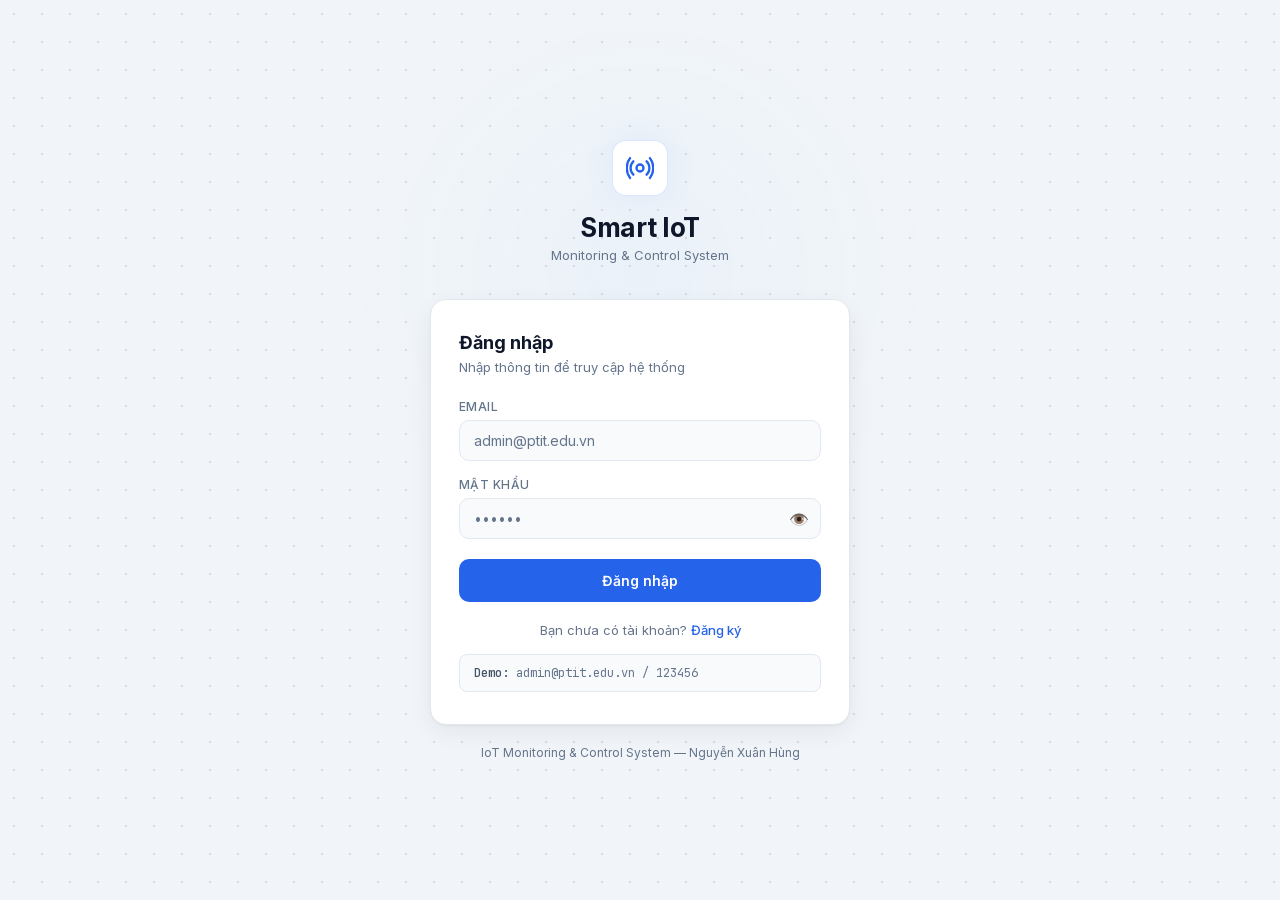
==== frontend/index.html @ 3d87d538 "feat: add IoT monitoring dashboard and editable user profiles" ====
<!DOCTYPE html>
<html lang="vi">
<head>
  <meta charset="UTF-8">
  <meta name="viewport" content="width=device-width, initial-scale=1.0">
  <title>Tổng quan — Smart IoT</title>
  <link rel="stylesheet" href="assets/css/fonts.css">
  <link rel="stylesheet" href="assets/css/tokens.css">
  <link rel="stylesheet" href="assets/css/base.css">
  <link rel="stylesheet" href="assets/css/layout.css">
  <link rel="stylesheet" href="assets/css/components.css">
  <link rel="stylesheet" href="assets/css/pages.css">
  <script src="assets/vendor/chart.umd.js"></script>
</head>
<body>
  <script type="module">
// dashboard.js — S3 Tổng quan (SRS Hình 3.3)

import { SHOW_IOT_DATA } from './assets/js/config.js';
import { requireAuth } from './assets/js/auth.js';
import { initLayout } from './assets/js/layout.js';
import { statusDot, badge, switchControl, toast } from './assets/js/ui.js';
import { getState, subscribe, refreshStatus, canControl } from './assets/js/store.js';
import { formatTemp, formatHumidity, formatLight, formatTime, formatHourMinute, escapeHtml } from './assets/js/format.js';
import { getLatestSensor, getSensorSeries, getDeviceActions, sendDeviceAction, waitForAction } from './assets/js/api.js';
import { onConnectionState, onMessage } from './assets/js/ws.js';

if (requireAuth()) {
  const content = initLayout('dashboard');

  /* ─── Trạng thái cục bộ của trang ──────────────────────── */
  let reading = { temp: null, humidity: null, light: null, updatedAt: null };
  let series = [];
  let activity = [];
  let sensorError = null;
  let selectedSensor = 'temp';
  let chart = null;
  const pendingToggles = new Set();

  const RESULT_BADGE = { Success: 'success', Failed: 'error', Timeout: 'warning', Pending: 'muted' };

  const SENSOR_CARDS = [
    { key: 'temp',     label: 'Nhiệt độ', icon: '🌡️', color: 'var(--color-temp)',     bg: 'var(--alpha-temp-bg)',     format: formatTemp },
    { key: 'humidity', label: 'Độ ẩm',    icon: '💧', color: 'var(--color-humidity)', bg: 'var(--alpha-humidity-bg)', format: formatHumidity },
    { key: 'light',    label: 'Ánh sáng', icon: '☀️', color: 'var(--color-light)',    bg: 'var(--alpha-light-bg)',    format: formatLight },
  ];

  /* ─── Các mảnh giao diện ───────────────────────────────── */
  function bannersHtml() {
    if (!SHOW_IOT_DATA) return '';
    const { esp32Online } = getState();
    let html = '';

    if (getState().loaded && !esp32Online) {
      html += `
        <div class="banner banner--danger">
          <div>
            <div class="banner__title">⚠ Thiết bị IoT mất kết nối</div>
            <div class="banner__text">Không thể gửi lệnh điều khiển cho đến khi thiết bị kết nối lại.</div>
          </div>
          <button type="button" class="btn btn--outline-danger" data-action="reconnect">Thử kết nối lại</button>
        </div>`;
    }
    if (reading.temp !== null && reading.temp > 30) {
      html += `
        <div class="banner banner--warning">
          <div>
            <div class="banner__title">⚠ Cảnh báo nhiệt độ cao</div>
            <div class="banner__text">Nhiệt độ đã vượt ngưỡng 30°C.</div>
          </div>

        </div>`;
    }
    return html;
  }

  function sensorCardsHtml() {
    return `<div class="grid-3">${SENSOR_CARDS.map((c) => {
      const value = reading[c.key];
      const hasValue = value !== null && value !== undefined;
      const isWarning = c.key === 'temp' && hasValue && value > 30;
      return `
        <article class="stat-card" style="--stat-color:${c.color};--stat-bg:${c.bg}">
          <div class="stat-card__top">
            <div>
              <div class="stat-card__label">${c.label}</div>
              <div class="stat-card__value" data-stat="${c.key}">${hasValue ? c.format(value) : '—'}</div>
            </div>
            <div class="stat-card__icon">${c.icon}</div>
          </div>
          <div class="stat-card__foot">
            ${hasValue
              ? badge(isWarning ? 'warning' : 'success', isWarning ? 'Cảnh báo' : 'Bình thường')
              : badge('muted', 'Chưa có dữ liệu')}
            <span class="stat-card__delta">${hasValue && reading.updatedAt ? `Cập nhật ${formatTime(reading.updatedAt)}` : 'Chờ bản tin từ ESP32'}</span>
          </div>
        </article>`;
    }).join('')}</div>`;
  }

  function deviceListHtml() {
    const { devices, loaded } = getState();
    if (!loaded) return '<div class="empty-state"><span class="spinner"></span></div>';
    if (devices.length === 0) {
      return '<div class="empty-state__hint">Chưa nhận được thiết bị nào.</div>';
    }

    const blocked = !canControl();

    return devices.map((device, index) => {
      const isOn = device.state === 'ON';
      const online = device.connection === 'online';
      return `
        <div class="device-mini${isOn ? ' is-on' : ''}">
          <div class="device-mini__icon">${device.icon}</div>
          <div class="device-mini__body">
            <div class="device-mini__name">${escapeHtml(device.name)}</div>
            <div class="device-mini__meta">${device.connection === null ? '' : statusDot(online)}<span>${escapeHtml(device.device_id)}</span></div>
          </div>
          ${switchControl({
            on: isOn,
            unknown: device.state === null,
            disabled: blocked || !online,
            loading: pendingToggles.has(index),
            index,
          })}
        </div>`;
    }).join('');
  }

  function activityRowsHtml() {
    if (activity.length === 0) {
      return '<tr><td colspan="4" class="text-muted">Chưa có thao tác nào.</td></tr>';
    }
    return activity.map((record) => `
      <tr>
        <td>${escapeHtml(record.target_label)}</td>
        <td>${record.action === 'ON' ? 'Bật' : 'Tắt'}</td>
        <td>${badge(RESULT_BADGE[record.result] ?? 'muted', record.result)}</td>
        <td><span class="mono" style="font-size:var(--text-sm)">${formatTime(record.timestamp)}</span></td>
      </tr>`).join('');
  }

  /* ─── Vẽ toàn trang ────────────────────────────────────── */
  function render() {
    content.innerHTML = `
      <div class="page">
        <div id="banners">${bannersHtml()}</div>
        <div id="sensorCards">${sensorCardsHtml()}</div>

        <div class="grid-main-aside">
          <section class="card">
            <div class="card__header">
              <div>
                <div class="card__title">Biểu đồ cảm biến</div>
                <div class="card__subtitle">Dữ liệu thực từ MQTT</div>
              </div>
              <div class="range-tabs">
                <button type="button" class="range-tab is-active" data-sensor="temp">Nhiệt độ</button>
                <button type="button" class="range-tab" data-sensor="humidity">Độ ẩm</button>
                <button type="button" class="range-tab" data-sensor="light">Ánh sáng</button>
              </div>
            </div>
            <div class="chart-box">
              <canvas id="sensorChart" hidden></canvas>
              <div class="empty-state" id="chartEmpty" role="status"></div>
            </div>
          </section>

          <section class="card">
            <div class="card__title" style="margin-bottom:var(--space-7)">Điều khiển thiết bị</div>
            <div class="device-mini-list" id="deviceList">${deviceListHtml()}</div>
          </section>
        </div>

        <section class="card" id="activitySection">
          <div class="card__header">
            <div class="card__title">Hoạt động gần đây</div>
            <a class="btn btn--ghost" href="history.html">Xem tất cả →</a>
          </div>
          <table class="table table--compact">
            <thead><tr><th>Thiết bị</th><th>Thao tác</th><th>Kết quả</th><th>Thời gian</th></tr></thead>
            <tbody id="activityBody">${activityRowsHtml()}</tbody>
          </table>
        </section>
      </div>`;

    bindEvents();
    content.querySelectorAll('[data-sensor]').forEach((button) => {
      button.addEventListener('click', () => {
        selectedSensor = button.dataset.sensor;
        content.querySelectorAll('[data-sensor]').forEach((tab) => tab.classList.toggle('is-active', tab === button));
        updateChart();
      });
    });
    updateChart();
  }

  /* ─── Biểu đồ ──────────────────────────────────────────── */
  /* Chart.js không hiểu CSS variable — đọc giá trị đã tính từ tokens.css
     để biểu đồ đổi màu theo giao diện mà không hardcode. */
  function readThemeColors() {
    const css = getComputedStyle(document.documentElement);
    const read = (name) => css.getPropertyValue(name).trim();
    return {
      text:      read('--color-text'),
      secondary: read('--color-text-secondary'),
      muted:     read('--color-text-muted'),
      border:    read('--color-border'),
      card:      read('--color-card'),
      temp:      read('--color-temp'),
      humidity:  read('--color-humidity'),
      light:     read('--color-light'),
    };
  }

  function createChart() {
    const canvas = document.getElementById('sensorChart');
    const theme = readThemeColors();
    const axis = { color: theme.muted, font: { size: 11 } };
    const grid = { color: theme.border, borderDash: [3, 3] };

    chart = new Chart(canvas, {
      type: 'line',
      data: {
        labels: series.map((p) => p.time),
        datasets: [
          { hidden: selectedSensor !== 'temp', label: 'Nhiệt độ (°C)',  data: series.map((p) => p.temp),     borderColor: theme.temp, borderWidth: 2, pointRadius: 0, tension: 0.35 },
          { hidden: selectedSensor !== 'humidity', label: 'Độ ẩm (%)',      data: series.map((p) => p.humidity), borderColor: theme.humidity, borderWidth: 2, pointRadius: 0, tension: 0.35 },
          { hidden: selectedSensor !== 'light', label: 'Ánh sáng (lux)', data: series.map((p) => p.light),    borderColor: theme.light, borderWidth: 2, pointRadius: 0, tension: 0.35 },
        ],
      },
      options: {
        responsive: true,
        maintainAspectRatio: false,
        interaction: { mode: 'index', intersect: false },
        plugins: {
          legend: {
            labels: {
              color: theme.secondary,
              font: { size: 12 },
              usePointStyle: true,
              pointStyle: 'line',
              boxWidth: 24,
              boxHeight: 2,
            },
          },
          tooltip: {
            backgroundColor: theme.card,
            borderColor: theme.border,
            borderWidth: 1,
            titleColor: theme.text,
            bodyColor: theme.text,
            bodyFont: { size: 12 },
            padding: 10,
          },
        },
        scales: {
          x: { ticks: axis, grid },
          y: { ticks: axis, grid },
        },
      },
    });
  }

  function updateChart() {
    const hasData = series.some((point) => point[selectedSensor] !== null && point[selectedSensor] !== undefined);
    const canvas = document.getElementById('sensorChart');
    const empty = document.getElementById('chartEmpty');
    canvas.hidden = !hasData;
    empty.hidden = hasData;
    empty.innerHTML = sensorError
      ? `<div class="empty-state__title">Không tải được dữ liệu cảm biến</div><div class="empty-state__hint">${escapeHtml(sensorError)}</div>`
      : '<div class="empty-state__title">Đang chờ dữ liệu MQTT</div><div class="empty-state__hint">Biểu đồ sẽ xuất hiện khi ESP32 gửi dữ liệu cảm biến.</div>';
    if (!hasData) {
      chart?.destroy();
      chart = null;
      return;
    }
    if (!chart) createChart();
    ['temp', 'humidity', 'light'].forEach((key, index) => chart.setDatasetVisibility(index, key === selectedSensor));
    chart.data.labels = series.map((point) => point.time);
    chart.data.datasets[0].data = series.map((point) => point.temp);
    chart.data.datasets[1].data = series.map((point) => point.humidity);
    chart.data.datasets[2].data = series.map((point) => point.light);
    chart.update('none');
  }

  /* ─── Sự kiện ──────────────────────────────────────────── */
  function bindEvents() {
    content.querySelector('[data-action="reconnect"]')?.addEventListener('click', async (event) => {
      event.currentTarget.disabled = true;
      event.currentTarget.textContent = 'Đang kiểm tra...';
      await refreshStatus();
    });

    content.querySelectorAll('[data-switch]').forEach((btn) => {
      btn.onclick = () => handleToggle(Number(btn.dataset.switch));
    });
  }

  /**
   * Bật/tắt nhanh từ Dashboard: công tắc chuyển sang trạng thái đang xử lý,
   * chỉ đổi trạng thái sau khi thiết bị xác nhận (SRS §2.10).
   *
   * Khác với trang Điều khiển thiết bị, ở đây không hiện hộp thoại xác nhận —
   * đúng như prototype Figma (Hình 3.3 chỉ có công tắc).
   */
  async function handleToggle(index) {
    const device = getState().devices[index];
    if (!device || !canControl() || pendingToggles.has(index)) return;

    const nextAction = device.state === 'ON' ? 'OFF' : 'ON';
    pendingToggles.add(index);
    refreshDeviceList();

    try {
      const accepted = await sendDeviceAction(device.device_id, device.target, nextAction);
      const result = await waitForAction(accepted.action_id, {
        timeoutSeconds: accepted.timeout_seconds ?? 5,
      });

      if (result.result === 'Success') {
        toast(`Đã ${nextAction === 'ON' ? 'bật' : 'tắt'} ${device.name} thành công.`, 'success');
      } else {
        toast(`${device.name}: ${result.error_msg || result.result}`, 'error');
      }
    } catch (error) {
      toast(error.message, 'error');
    } finally {
      pendingToggles.delete(index);
      await Promise.all([refreshStatus(), refreshActivity()]);
      refreshDeviceList();
    }
  }

  async function refreshActivity() {
    try {
      activity = (await getDeviceActions({ size: 5 })).items;
      const body = document.getElementById('activityBody');
      if (body) body.innerHTML = activityRowsHtml();

    } catch {
      // Giữ nguyên danh sách cũ nếu tải lỗi.
    }
  }

  function refreshDeviceList() {
    const list = document.getElementById('deviceList');
    if (!list) return;
    list.innerHTML = deviceListHtml();
    list.querySelectorAll('[data-switch]').forEach((btn) => {
      btn.onclick = () => handleToggle(Number(btn.dataset.switch));
    });
  }

  /* ─── Cập nhật gần realtime ────────────────────────────── */
  const POLL_INTERVAL = 5000;
  let sensorPollingTimer = null;

  function refreshSensorUi() {
    const cards = document.getElementById('sensorCards');
    const banners = document.getElementById('banners');
    if (!cards || !banners) return;
    cards.innerHTML = sensorCardsHtml();
    banners.innerHTML = bannersHtml();
    bindEvents();
    updateChart();
  }

  async function poll() {
    try {
      const [nextReading, nextSeries] = await Promise.all([
        getLatestSensor(),
        getSensorSeries({ bucket: '1m', points: 30 }),
      ]);

      reading = nextReading;
      series = nextSeries;
      sensorError = null;
    } catch (error) {
      sensorError = error.message;
    }

    refreshSensorUi();
  }

  onMessage('sensor', (event) => {
    if (getState().deviceId && event.device_id !== getState().deviceId) return;

    reading = {
      deviceId: event.device_id,
      temp: event.temperature ?? reading.temp,
      humidity: event.humidity ?? reading.humidity,
      light: event.light ?? reading.light,
      updatedAt: event.timestamp,
    };
    sensorError = null;
    series = [...series, {
      time: formatHourMinute(event.timestamp),
      timestamp: event.timestamp,
      temp: event.temperature ?? null,
      humidity: event.humidity ?? null,
      light: event.light ?? null,
    }].slice(-30);
    refreshSensorUi();
  });

  onConnectionState(({ fallbackActive }) => {
    if (fallbackActive && sensorPollingTimer === null) {
      poll();
      sensorPollingTimer = window.setInterval(poll, POLL_INTERVAL);
    } else if (!fallbackActive && sensorPollingTimer !== null) {
      window.clearInterval(sensorPollingTimer);
      sensorPollingTimer = null;
    }
  });

  subscribe(() => {
    const banners = document.getElementById('banners');
    if (!banners) return;
    banners.innerHTML = bannersHtml();
    refreshDeviceList();
    bindEvents();
  });

  render();
  await Promise.all([poll(), refreshActivity()]);
}
  </script>
</body>
</html>
---- frontend/assets/css/fonts.css ----
/* cyrillic-ext */
@font-face {
  font-family: 'Inter';
  font-style: normal;
  font-weight: 300;
  font-display: swap;
  src: url(../fonts/UcC73FwrK3iLTeHuS_nVMrMxCp50SjIa2JL7W0Q5n-wU.woff2) format('woff2');
  unicode-range: U+0460-052F, U+1C80-1C8A, U+20B4, U+2DE0-2DFF, U+A640-A69F, U+FE2E-FE2F;
}
/* cyrillic */
@font-face {
  font-family: 'Inter';
  font-style: normal;
  font-weight: 300;
  font-display: swap;
  src: url(../fonts/UcC73FwrK3iLTeHuS_nVMrMxCp50SjIa0ZL7W0Q5n-wU.woff2) format('woff2');
  unicode-range: U+0301, U+0400-045F, U+0490-0491, U+04B0-04B1, U+2116;
}
/* greek-ext */
@font-face {
  font-family: 'Inter';
  font-style: normal;
  font-weight: 300;
  font-display: swap;
  src: url(../fonts/UcC73FwrK3iLTeHuS_nVMrMxCp50SjIa2ZL7W0Q5n-wU.woff2) format('woff2');
  unicode-range: U+1F00-1FFF;
}
/* greek */
@font-face {
  font-family: 'Inter';
  font-style: normal;
  font-weight: 300;
  font-display: swap;
  src: url(../fonts/UcC73FwrK3iLTeHuS_nVMrMxCp50SjIa1pL7W0Q5n-wU.woff2) format('woff2');
  unicode-range: U+0370-0377, U+037A-037F, U+0384-038A, U+038C, U+038E-03A1, U+03A3-03FF;
}
/* vietnamese */
@font-face {
  font-family: 'Inter';
  font-style: normal;
  font-weight: 300;
  font-display: swap;
  src: url(../fonts/UcC73FwrK3iLTeHuS_nVMrMxCp50SjIa2pL7W0Q5n-wU.woff2) format('woff2');
  unicode-range: U+0102-0103, U+0110-0111, U+0128-0129, U+0168-0169, U+01A0-01A1, U+01AF-01B0, U+0300-0301, U+0303-0304, U+0308-0309, U+0323, U+0329, U+1EA0-1EF9, U+20AB;
}
/* latin-ext */
@font-face {
  font-family: 'Inter';
  font-style: normal;
  font-weight: 300;
  font-display: swap;
  src: url(../fonts/UcC73FwrK3iLTeHuS_nVMrMxCp50SjIa25L7W0Q5n-wU.woff2) format('woff2');
  unicode-range: U+0100-02BA, U+02BD-02C5, U+02C7-02CC, U+02CE-02D7, U+02DD-02FF, U+0304, U+0308, U+0329, U+1D00-1DBF, U+1E00-1E9F, U+1EF2-1EFF, U+2020, U+20A0-20AB, U+20AD-20C0, U+2113, U+2C60-2C7F, U+A720-A7FF;
}
/* latin */
@font-face {
  font-family: 'Inter';
  font-style: normal;
  font-weight: 300;
  font-display: swap;
  src: url(../fonts/UcC73FwrK3iLTeHuS_nVMrMxCp50SjIa1ZL7W0Q5nw.woff2) format('woff2');
  unicode-range: U+0000-00FF, U+0131, U+0152-0153, U+02BB-02BC, U+02C6, U+02DA, U+02DC, U+0304, U+0308, U+0329, U+2000-206F, U+20AC, U+2122, U+2191, U+2193, U+2212, U+2215, U+FEFF, U+FFFD;
}
/* cyrillic-ext */
@font-face {
  font-family: 'Inter';
  font-style: normal;
  font-weight: 400;
  font-display: swap;
  src: url(../fonts/UcC73FwrK3iLTeHuS_nVMrMxCp50SjIa2JL7W0Q5n-wU.woff2) format('woff2');
  unicode-range: U+0460-052F, U+1C80-1C8A, U+20B4, U+2DE0-2DFF, U+A640-A69F, U+FE2E-FE2F;
}
/* cyrillic */
@font-face {
  font-family: 'Inter';
  font-style: normal;
  font-weight: 400;
  font-display: swap;
  src: url(../fonts/UcC73FwrK3iLTeHuS_nVMrMxCp50SjIa0ZL7W0Q5n-wU.woff2) format('woff2');
  unicode-range: U+0301, U+0400-045F, U+0490-0491, U+04B0-04B1, U+2116;
}
/* greek-ext */
@font-face {
  font-family: 'Inter';
  font-style: normal;
  font-weight: 400;
  font-display: swap;
  src: url(../fonts/UcC73FwrK3iLTeHuS_nVMrMxCp50SjIa2ZL7W0Q5n-wU.woff2) format('woff2');
  unicode-range: U+1F00-1FFF;
}
/* greek */
@font-face {
  font-family: 'Inter';
  font-style: normal;
  font-weight: 400;
  font-display: swap;
  src: url(../fonts/UcC73FwrK3iLTeHuS_nVMrMxCp50SjIa1pL7W0Q5n-wU.woff2) format('woff2');
  unicode-range: U+0370-0377, U+037A-037F, U+0384-038A, U+038C, U+038E-03A1, U+03A3-03FF;
}
/* vietnamese */
@font-face {
  font-family: 'Inter';
  font-style: normal;
  font-weight: 400;
  font-display: swap;
  src: url(../fonts/UcC73FwrK3iLTeHuS_nVMrMxCp50SjIa2pL7W0Q5n-wU.woff2) format('woff2');
  unicode-range: U+0102-0103, U+0110-0111, U+0128-0129, U+0168-0169, U+01A0-01A1, U+01AF-01B0, U+0300-0301, U+0303-0304, U+0308-0309, U+0323, U+0329, U+1EA0-1EF9, U+20AB;
}
/* latin-ext */
@font-face {
  font-family: 'Inter';
  font-style: normal;
  font-weight: 400;
  font-display: swap;
  src: url(../fonts/UcC73FwrK3iLTeHuS_nVMrMxCp50SjIa25L7W0Q5n-wU.woff2) format('woff2');
  unicode-range: U+0100-02BA, U+02BD-02C5, U+02C7-02CC, U+02CE-02D7, U+02DD-02FF, U+0304, U+0308, U+0329, U+1D00-1DBF, U+1E00-1E9F, U+1EF2-1EFF, U+2020, U+20A0-20AB, U+20AD-20C0, U+2113, U+2C60-2C7F, U+A720-A7FF;
}
/* latin */
@font-face {
  font-family: 'Inter';
  font-style: normal;
  font-weight: 400;
  font-display: swap;
  src: url(../fonts/UcC73FwrK3iLTeHuS_nVMrMxCp50SjIa1ZL7W0Q5nw.woff2) format('woff2');
  unicode-range: U+0000-00FF, U+0131, U+0152-0153, U+02BB-02BC, U+02C6, U+02DA, U+02DC, U+0304, U+0308, U+0329, U+2000-206F, U+20AC, U+2122, U+2191, U+2193, U+2212, U+2215, U+FEFF, U+FFFD;
}
/* cyrillic-ext */
@font-face {
  font-family: 'Inter';
  font-style: normal;
  font-weight: 500;
  font-display: swap;
  src: url(../fonts/UcC73FwrK3iLTeHuS_nVMrMxCp50SjIa2JL7W0Q5n-wU.woff2) format('woff2');
  unicode-range: U+0460-052F, U+1C80-1C8A, U+20B4, U+2DE0-2DFF, U+A640-A69F, U+FE2E-FE2F;
}
/* cyrillic */
@font-face {
  font-family: 'Inter';
  font-style: normal;
  font-weight: 500;
  font-display: swap;
  src: url(../fonts/UcC73FwrK3iLTeHuS_nVMrMxCp50SjIa0ZL7W0Q5n-wU.woff2) format('woff2');
  unicode-range: U+0301, U+0400-045F, U+0490-0491, U+04B0-04B1, U+2116;
}
/* greek-ext */
@font-face {
  font-family: 'Inter';
  font-style: normal;
  font-weight: 500;
  font-display: swap;
  src: url(../fonts/UcC73FwrK3iLTeHuS_nVMrMxCp50SjIa2ZL7W0Q5n-wU.woff2) format('woff2');
  unicode-range: U+1F00-1FFF;
}
/* greek */
@font-face {
  font-family: 'Inter';
  font-style: normal;
  font-weight: 500;
  font-display: swap;
  src: url(../fonts/UcC73FwrK3iLTeHuS_nVMrMxCp50SjIa1pL7W0Q5n-wU.woff2) format('woff2');
  unicode-range: U+0370-0377, U+037A-037F, U+0384-038A, U+038C, U+038E-03A1, U+03A3-03FF;
}
/* vietnamese */
@font-face {
  font-family: 'Inter';
  font-style: normal;
  font-weight: 500;
  font-display: swap;
  src: url(../fonts/UcC73FwrK3iLTeHuS_nVMrMxCp50SjIa2pL7W0Q5n-wU.woff2) format('woff2');
  unicode-range: U+0102-0103, U+0110-0111, U+0128-0129, U+0168-0169, U+01A0-01A1, U+01AF-01B0, U+0300-0301, U+0303-0304, U+0308-0309, U+0323, U+0329, U+1EA0-1EF9, U+20AB;
}
/* latin-ext */
@font-face {
  font-family: 'Inter';
  font-style: normal;
  font-weight: 500;
  font-display: swap;
  src: url(../fonts/UcC73FwrK3iLTeHuS_nVMrMxCp50SjIa25L7W0Q5n-wU.woff2) format('woff2');
  unicode-range: U+0100-02BA, U+02BD-02C5, U+02C7-02CC, U+02CE-02D7, U+02DD-02FF, U+0304, U+0308, U+0329, U+1D00-1DBF, U+1E00-1E9F, U+1EF2-1EFF, U+2020, U+20A0-20AB, U+20AD-20C0, U+2113, U+2C60-2C7F, U+A720-A7FF;
}
/* latin */
@font-face {
  font-family: 'Inter';
  font-style: normal;
  font-weight: 500;
  font-display: swap;
  src: url(../fonts/UcC73FwrK3iLTeHuS_nVMrMxCp50SjIa1ZL7W0Q5nw.woff2) format('woff2');
  unicode-range: U+0000-00FF, U+0131, U+0152-0153, U+02BB-02BC, U+02C6, U+02DA, U+02DC, U+0304, U+0308, U+0329, U+2000-206F, U+20AC, U+2122, U+2191, U+2193, U+2212, U+2215, U+FEFF, U+FFFD;
}
/* cyrillic-ext */
@font-face {
  font-family: 'Inter';
  font-style: normal;
  font-weight: 600;
  font-display: swap;
  src: url(../fonts/UcC73FwrK3iLTeHuS_nVMrMxCp50SjIa2JL7W0Q5n-wU.woff2) format('woff2');
  unicode-range: U+0460-052F, U+1C80-1C8A, U+20B4, U+2DE0-2DFF, U+A640-A69F, U+FE2E-FE2F;
}
/* cyrillic */
@font-face {
  font-family: 'Inter';
  font-style: normal;
  font-weight: 600;
  font-display: swap;
  src: url(../fonts/UcC73FwrK3iLTeHuS_nVMrMxCp50SjIa0ZL7W0Q5n-wU.woff2) format('woff2');
  unicode-range: U+0301, U+0400-045F, U+0490-0491, U+04B0-04B1, U+2116;
}
/* greek-ext */
@font-face {
  font-family: 'Inter';
  font-style: normal;
  font-weight: 600;
  font-display: swap;
  src: url(../fonts/UcC73FwrK3iLTeHuS_nVMrMxCp50SjIa2ZL7W0Q5n-wU.woff2) format('woff2');
  unicode-range: U+1F00-1FFF;
}
/* greek */
@font-face {
  font-family: 'Inter';
  font-style: normal;
  font-weight: 600;
  font-display: swap;
  src: url(../fonts/UcC73FwrK3iLTeHuS_nVMrMxCp50SjIa1pL7W0Q5n-wU.woff2) format('woff2');
  unicode-range: U+0370-0377, U+037A-037F, U+0384-038A, U+038C, U+038E-03A1, U+03A3-03FF;
}
/* vietnamese */
@font-face {
  font-family: 'Inter';
  font-style: normal;
  font-weight: 600;
  font-display: swap;
  src: url(../fonts/UcC73FwrK3iLTeHuS_nVMrMxCp50SjIa2pL7W0Q5n-wU.woff2) format('woff2');
  unicode-range: U+0102-0103, U+0110-0111, U+0128-0129, U+0168-0169, U+01A0-01A1, U+01AF-01B0, U+0300-0301, U+0303-0304, U+0308-0309, U+0323, U+0329, U+1EA0-1EF9, U+20AB;
}
/* latin-ext */
@font-face {
  font-family: 'Inter';
  font-style: normal;
  font-weight: 600;
  font-display: swap;
  src: url(../fonts/UcC73FwrK3iLTeHuS_nVMrMxCp50SjIa25L7W0Q5n-wU.woff2) format('woff2');
  unicode-range: U+0100-02BA, U+02BD-02C5, U+02C7-02CC, U+02CE-02D7, U+02DD-02FF, U+0304, U+0308, U+0329, U+1D00-1DBF, U+1E00-1E9F, U+1EF2-1EFF, U+2020, U+20A0-20AB, U+20AD-20C0, U+2113, U+2C60-2C7F, U+A720-A7FF;
}
/* latin */
@font-face {
  font-family: 'Inter';
  font-style: normal;
  font-weight: 600;
  font-display: swap;
  src: url(../fonts/UcC73FwrK3iLTeHuS_nVMrMxCp50SjIa1ZL7W0Q5nw.woff2) format('woff2');
  unicode-range: U+0000-00FF, U+0131, U+0152-0153, U+02BB-02BC, U+02C6, U+02DA, U+02DC, U+0304, U+0308, U+0329, U+2000-206F, U+20AC, U+2122, U+2191, U+2193, U+2212, U+2215, U+FEFF, U+FFFD;
}
/* cyrillic-ext */
@font-face {
  font-family: 'Inter';
  font-style: normal;
  font-weight: 700;
  font-display: swap;
  src: url(../fonts/UcC73FwrK3iLTeHuS_nVMrMxCp50SjIa2JL7W0Q5n-wU.woff2) format('woff2');
  unicode-range: U+0460-052F, U+1C80-1C8A, U+20B4, U+2DE0-2DFF, U+A640-A69F, U+FE2E-FE2F;
}
/* cyrillic */
@font-face {
  font-family: 'Inter';
  font-style: normal;
  font-weight: 700;
  font-display: swap;
  src: url(../fonts/UcC73FwrK3iLTeHuS_nVMrMxCp50SjIa0ZL7W0Q5n-wU.woff2) format('woff2');
  unicode-range: U+0301, U+0400-045F, U+0490-0491, U+04B0-04B1, U+2116;
}
/* greek-ext */
@font-face {
  font-family: 'Inter';
  font-style: normal;
  font-weight: 700;
  font-display: swap;
  src: url(../fonts/UcC73FwrK3iLTeHuS_nVMrMxCp50SjIa2ZL7W0Q5n-wU.woff2) format('woff2');
  unicode-range: U+1F00-1FFF;
}
/* greek */
@font-face {
  font-family: 'Inter';
  font-style: normal;
  font-weight: 700;
  font-display: swap;
  src: url(../fonts/UcC73FwrK3iLTeHuS_nVMrMxCp50SjIa1pL7W0Q5n-wU.woff2) format('woff2');
  unicode-range: U+0370-0377, U+037A-037F, U+0384-038A, U+038C, U+038E-03A1, U+03A3-03FF;
}
/* vietnamese */
@font-face {
  font-family: 'Inter';
  font-style: normal;
  font-weight: 700;
  font-display: swap;
  src: url(../fonts/UcC73FwrK3iLTeHuS_nVMrMxCp50SjIa2pL7W0Q5n-wU.woff2) format('woff2');
  unicode-range: U+0102-0103, U+0110-0111, U+0128-0129, U+0168-0169, U+01A0-01A1, U+01AF-01B0, U+0300-0301, U+0303-0304, U+0308-0309, U+0323, U+0329, U+1EA0-1EF9, U+20AB;
}
/* latin-ext */
@font-face {
  font-family: 'Inter';
  font-style: normal;
  font-weight: 700;
  font-display: swap;
  src: url(../fonts/UcC73FwrK3iLTeHuS_nVMrMxCp50SjIa25L7W0Q5n-wU.woff2) format('woff2');
  unicode-range: U+0100-02BA, U+02BD-02C5, U+02C7-02CC, U+02CE-02D7, U+02DD-02FF, U+0304, U+0308, U+0329, U+1D00-1DBF, U+1E00-1E9F, U+1EF2-1EFF, U+2020, U+20A0-20AB, U+20AD-20C0, U+2113, U+2C60-2C7F, U+A720-A7FF;
}
/* latin */
@font-face {
  font-family: 'Inter';
  font-style: normal;
  font-weight: 700;
  font-display: swap;
  src: url(../fonts/UcC73FwrK3iLTeHuS_nVMrMxCp50SjIa1ZL7W0Q5nw.woff2) format('woff2');
  unicode-range: U+0000-00FF, U+0131, U+0152-0153, U+02BB-02BC, U+02C6, U+02DA, U+02DC, U+0304, U+0308, U+0329, U+2000-206F, U+20AC, U+2122, U+2191, U+2193, U+2212, U+2215, U+FEFF, U+FFFD;
}
/* cyrillic-ext */
@font-face {
  font-family: 'JetBrains Mono';
  font-style: normal;
  font-weight: 400;
  font-display: swap;
  src: url(../fonts/tDbv2o-flEEny0FZhsfKu5WU4zr3E_BX0PnT8RD8yKwBNntkaToggR7BYRbKPx3cwgknk-6nFg.woff2) format('woff2');
  unicode-range: U+0460-052F, U+1C80-1C8A, U+20B4, U+2DE0-2DFF, U+A640-A69F, U+FE2E-FE2F;
}
/* cyrillic */
@font-face {
  font-family: 'JetBrains Mono';
  font-style: normal;
  font-weight: 400;
  font-display: swap;
  src: url(../fonts/tDbv2o-flEEny0FZhsfKu5WU4zr3E_BX0PnT8RD8yKwBNntkaToggR7BYRbKPxTcwgknk-6nFg.woff2) format('woff2');
  unicode-range: U+0301, U+0400-045F, U+0490-0491, U+04B0-04B1, U+2116;
}
/* greek */
@font-face {
  font-family: 'JetBrains Mono';
  font-style: normal;
  font-weight: 400;
  font-display: swap;
  src: url(../fonts/tDbv2o-flEEny0FZhsfKu5WU4zr3E_BX0PnT8RD8yKwBNntkaToggR7BYRbKPxPcwgknk-6nFg.woff2) format('woff2');
  unicode-range: U+0370-0377, U+037A-037F, U+0384-038A, U+038C, U+038E-03A1, U+03A3-03FF;
}
/* vietnamese */
@font-face {
  font-family: 'JetBrains Mono';
  font-style: normal;
  font-weight: 400;
  font-display: swap;
  src: url(../fonts/tDbv2o-flEEny0FZhsfKu5WU4zr3E_BX0PnT8RD8yKwBNntkaToggR7BYRbKPx_cwgknk-6nFg.woff2) format('woff2');
  unicode-range: U+0102-0103, U+0110-0111, U+0128-0129, U+0168-0169, U+01A0-01A1, U+01AF-01B0, U+0300-0301, U+0303-0304, U+0308-0309, U+0323, U+0329, U+1EA0-1EF9, U+20AB;
}
/* latin-ext */
@font-face {
  font-family: 'JetBrains Mono';
  font-style: normal;
  font-weight: 400;
  font-display: swap;
  src: url(../fonts/tDbv2o-flEEny0FZhsfKu5WU4zr3E_BX0PnT8RD8yKwBNntkaToggR7BYRbKPx7cwgknk-6nFg.woff2) format('woff2');
  unicode-range: U+0100-02BA, U+02BD-02C5, U+02C7-02CC, U+02CE-02D7, U+02DD-02FF, U+0304, U+0308, U+0329, U+1D00-1DBF, U+1E00-1E9F, U+1EF2-1EFF, U+2020, U+20A0-20AB, U+20AD-20C0, U+2113, U+2C60-2C7F, U+A720-A7FF;
}
/* latin */
@font-face {
  font-family: 'JetBrains Mono';
  font-style: normal;
  font-weight: 400;
  font-display: swap;
  src: url(../fonts/tDbv2o-flEEny0FZhsfKu5WU4zr3E_BX0PnT8RD8yKwBNntkaToggR7BYRbKPxDcwgknk-4.woff2) format('woff2');
  unicode-range: U+0000-00FF, U+0131, U+0152-0153, U+02BB-02BC, U+02C6, U+02DA, U+02DC, U+0304, U+0308, U+0329, U+2000-206F, U+20AC, U+2122, U+2191, U+2193, U+2212, U+2215, U+FEFF, U+FFFD;
}
/* cyrillic-ext */
@font-face {
  font-family: 'JetBrains Mono';
  font-style: normal;
  font-weight: 500;
  font-display: swap;
  src: url(../fonts/tDbv2o-flEEny0FZhsfKu5WU4zr3E_BX0PnT8RD8yKwBNntkaToggR7BYRbKPx3cwgknk-6nFg.woff2) format('woff2');
  unicode-range: U+0460-052F, U+1C80-1C8A, U+20B4, U+2DE0-2DFF, U+A640-A69F, U+FE2E-FE2F;
}
/* cyrillic */
@font-face {
  font-family: 'JetBrains Mono';
  font-style: normal;
  font-weight: 500;
  font-display: swap;
  src: url(../fonts/tDbv2o-flEEny0FZhsfKu5WU4zr3E_BX0PnT8RD8yKwBNntkaToggR7BYRbKPxTcwgknk-6nFg.woff2) format('woff2');
  unicode-range: U+0301, U+0400-045F, U+0490-0491, U+04B0-04B1, U+2116;
}
/* greek */
@font-face {
  font-family: 'JetBrains Mono';
  font-style: normal;
  font-weight: 500;
  font-display: swap;
  src: url(../fonts/tDbv2o-flEEny0FZhsfKu5WU4zr3E_BX0PnT8RD8yKwBNntkaToggR7BYRbKPxPcwgknk-6nFg.woff2) format('woff2');
  unicode-range: U+0370-0377, U+037A-037F, U+0384-038A, U+038C, U+038E-03A1, U+03A3-03FF;
}
/* vietnamese */
@font-face {
  font-family: 'JetBrains Mono';
  font-style: normal;
  font-weight: 500;
  font-display: swap;
  src: url(../fonts/tDbv2o-flEEny0FZhsfKu5WU4zr3E_BX0PnT8RD8yKwBNntkaToggR7BYRbKPx_cwgknk-6nFg.woff2) format('woff2');
  unicode-range: U+0102-0103, U+0110-0111, U+0128-0129, U+0168-0169, U+01A0-01A1, U+01AF-01B0, U+0300-0301, U+0303-0304, U+0308-0309, U+0323, U+0329, U+1EA0-1EF9, U+20AB;
}
/* latin-ext */
@font-face {
  font-family: 'JetBrains Mono';
  font-style: normal;
  font-weight: 500;
  font-display: swap;
  src: url(../fonts/tDbv2o-flEEny0FZhsfKu5WU4zr3E_BX0PnT8RD8yKwBNntkaToggR7BYRbKPx7cwgknk-6nFg.woff2) format('woff2');
  unicode-range: U+0100-02BA, U+02BD-02C5, U+02C7-02CC, U+02CE-02D7, U+02DD-02FF, U+0304, U+0308, U+0329, U+1D00-1DBF, U+1E00-1E9F, U+1EF2-1EFF, U+2020, U+20A0-20AB, U+20AD-20C0, U+2113, U+2C60-2C7F, U+A720-A7FF;
}
/* latin */
@font-face {
  font-family: 'JetBrains Mono';
  font-style: normal;
  font-weight: 500;
  font-display: swap;
  src: url(../fonts/tDbv2o-flEEny0FZhsfKu5WU4zr3E_BX0PnT8RD8yKwBNntkaToggR7BYRbKPxDcwgknk-4.woff2) format('woff2');
  unicode-range: U+0000-00FF, U+0131, U+0152-0153, U+02BB-02BC, U+02C6, U+02DA, U+02DC, U+0304, U+0308, U+0329, U+2000-206F, U+20AC, U+2122, U+2191, U+2193, U+2212, U+2215, U+FEFF, U+FFFD;
}
---- frontend/assets/css/tokens.css ----
/* ===========================================================================
   tokens.css — Design tokens trích từ Figma (Smart IoT — Monitoring & Control)
   ĐÂY LÀ ĐIỂM NỐI DUY NHẤT VỚI FIGMA. Đổi giao diện chỉ cần sửa file này.
   =========================================================================== */
:root {
  /* ── Nền & bề mặt ─────────────────────────────────────────── */
  --color-bg:              #F1F5F9;   /* nền trang */
  --color-sidebar:         #FFFFFF;   /* sidebar, drawer */
  --color-card:            #FFFFFF;   /* card, modal, toast */
  --color-surface:         #F8FAFC;   /* input, hàng bảng lẻ, card lồng */
  --color-surface-alt:     #F1F5F9;   /* icon thiết bị khi OFF */
  --color-border:          #E2E8F0;   /* viền chuẩn */
  --color-border-soft:     #E2E8F099; /* viền mảnh giữa các hàng */
  --color-accent-soft:     #DBEAFE;   /* nền mục nav đang chọn, avatar */
  --color-switch-track:    #CBD5E1;   /* rãnh công tắc khi OFF */

  /* ── Chữ ──────────────────────────────────────────────────── */
  --color-text:            #0F172A;
  --color-text-secondary:  #475569;
  --color-text-muted:      #64748B;

  /* ── Màu ngữ nghĩa ────────────────────────────────────────── */
  /* Dùng tông 600/700 để đủ tương phản trên nền sáng (WCAG AA). */
  --color-figma:           #8066D6;
  --color-resource-api:    #408C70;
  --color-resource-docs:   #557D37;
  --alpha-resource-docs:   #F1FADB;
  --color-primary:         #2563EB;
  --color-primary-hover:   #1D4ED8;
  --color-on-primary:      #FFFFFF;
  --color-success:         #15803D;
  --color-warning:         #B45309;
  --color-danger:          #DC2626;
  --color-info:            #2563EB;

  /* ── Màu theo loại cảm biến ───────────────────────────────── */
  --color-temp:            #EA580C;
  --color-humidity:        #0284C7;
  --color-light:           #A16207;

  /* ── Nền mờ (alpha) ───────────────────────────────────────── */
  --alpha-success-bg:      #22C55E20;
  --alpha-danger-bg:       #EF444420;
  --alpha-warning-bg:      #F59E0B20;
  --alpha-info-bg:         #3B82F620;
  --alpha-success-banner:  #22C55E15;
  --alpha-danger-banner:   #EF444415;
  --alpha-warning-banner:  #F59E0B15;
  --alpha-success-line:    #22C55E40;
  --alpha-danger-line:     #EF444440;
  --alpha-warning-line:    #F59E0B40;
  --alpha-primary-line:    #3B82F640;
  --alpha-primary-glow:    #3B82F620;
  --alpha-row-hover:       #2563EB0D;
  --alpha-temp-bg:         #F9731610;
  --alpha-humidity-bg:     #38BDF810;
  --alpha-light-bg:        #FBBF2410;

  /* ── Typography ───────────────────────────────────────────── */
  --font-sans: 'Inter', -apple-system, BlinkMacSystemFont, 'Segoe UI', Roboto, sans-serif;
  --font-mono: 'JetBrains Mono', ui-monospace, SFMono-Regular, Menlo, Consolas, monospace;

  --text-2xs:  10px;
  --text-xs:   11px;
  --text-sm:   12px;
  --text-base: 13px;
  --text-md:   14px;
  --text-lg:   15px;
  --text-xl:   16px;
  --text-2xl:  18px;
  --text-3xl:  22px;
  --text-4xl:  26px;
  --text-stat: 36px;

  --weight-regular: 400;
  --weight-medium:  500;
  --weight-semibold:600;
  --weight-bold:    700;

  --tracking-wide:  0.04em;
  --tracking-tight: -0.02em;

  /* ── Spacing (thang 4px) ──────────────────────────────────── */
  --space-1: 4px;   --space-2: 6px;   --space-3: 8px;   --space-4: 10px;
  --space-5: 12px;  --space-6: 14px;  --space-7: 16px;  --space-8: 20px;
  --space-9: 24px;  --space-10: 28px; --space-11: 32px; --space-12: 36px;

  /* ── Bo góc ───────────────────────────────────────────────── */
  --radius-xs:  5px;
  --radius-sm:  7px;
  --radius-md:  8px;
  --radius-lg:  10px;
  --radius-xl:  12px;
  --radius-2xl: 14px;
  --radius-3xl: 16px;
  --radius-full: 9999px;

  /* ── Đổ bóng ──────────────────────────────────────────────── */
  --shadow-card:   0 1px 2px rgba(15, 23, 42, 0.06), 0 8px 24px rgba(15, 23, 42, 0.06);
  --shadow-toast:  0 4px 20px rgba(15, 23, 42, 0.14);
  --shadow-menu:   0 -8px 24px rgba(15, 23, 42, 0.12);
  --shadow-glow:   0 0 20px var(--alpha-primary-glow);
  --overlay:       rgba(15, 23, 42, 0.4);
  --overlay-strong:rgba(15, 23, 42, 0.5);

  /* ── Layout ───────────────────────────────────────────────── */
  --app-max-width:  1680px;
  --color-page-gutter: #F4F6F5;
  --chart-height:   280px;
  --sidebar-width:  240px;
  --header-height:  73px;
  --drawer-width:   360px;
  --page-padding:   24px;

  /* ── Chuyển động ──────────────────────────────────────────── */
  --transition-fast: 0.15s ease;
  --transition-base: 0.2s ease;
}
---- frontend/assets/css/base.css ----
/* base.css — reset + typography nền */

*, *::before, *::after { box-sizing: border-box; }

/* min-height chứ KHÔNG phải height: trang cuộn bằng thanh cuộn trình duyệt nên
   body phải cao bằng nội dung. Để height:100% thì body bị khoá đúng một màn hình,
   .app tràn ra ngoài, và position:sticky của header/sidebar tính sai vùng neo —
   Safari cho chúng trôi mất khi cuộn (Chrome thì bỏ qua lỗi này). */
html, body { min-height: 100%; margin: 0; padding: 0; }

body {
  font-family: var(--font-sans);
  font-size: var(--text-md);
  background-color: var(--color-bg);
  color: var(--color-text);
  -webkit-font-smoothing: antialiased;
  -moz-osx-font-smoothing: grayscale;
}

h1, h2, h3, h4, p { margin: 0; }

a { color: var(--color-primary); text-decoration: none; }

button, input, select, textarea { font-family: inherit; }

button { cursor: pointer; }
button:disabled { cursor: not-allowed; }

code, .mono, .font-mono { font-family: var(--font-mono); }

table { width: 100%; border-collapse: collapse; }

:focus-visible {
  outline: 2px solid var(--color-primary);
  outline-offset: 2px;
}

/* Thanh cuộn */
::-webkit-scrollbar { width: 10px; height: 10px; }
::-webkit-scrollbar-track { background: var(--color-surface); }
::-webkit-scrollbar-thumb {
  background: var(--color-switch-track);
  border-radius: var(--radius-full);
  border: 2px solid var(--color-surface);  /* viền tạo khoảng hở, nhìn thon hơn */
}
::-webkit-scrollbar-thumb:hover { background: var(--color-text-muted); }

/* Tiện ích */
.hidden { display: none !important; }
.sr-only {
  position: absolute; width: 1px; height: 1px; padding: 0; margin: -1px;
  overflow: hidden; clip: rect(0, 0, 0, 0); white-space: nowrap; border: 0;
}
.text-temp     { color: var(--color-temp); }
.text-humidity { color: var(--color-humidity); }
.text-light    { color: var(--color-light); }
.text-muted    { color: var(--color-text-muted); }
.text-secondary{ color: var(--color-text-secondary); }

/* Chuyển động dùng chung */
@keyframes spin      { to { transform: rotate(360deg); } }
@keyframes pulse     { 0%, 100% { opacity: 1; } 50% { opacity: 0.3; } }
@keyframes slide-in  { from { opacity: 0; transform: translateX(20px); } to { opacity: 1; transform: translateX(0); } }
@keyframes fade-in   { from { opacity: 0; } to { opacity: 1; } }

@media (prefers-reduced-motion: reduce) {
  *, *::before, *::after {
    animation-duration: 0.01ms !important;
    animation-iteration-count: 1 !important;
    transition-duration: 0.01ms !important;
  }
}
---- frontend/assets/css/layout.css ----
/* layout.css — khung ứng dụng: sidebar + header + vùng nội dung */

/* Trang cuộn bằng thanh cuộn của chính trình duyệt (min-height, KHÔNG phải
   height + overflow:hidden). Kiểu "app shell" khoá chiều cao khiến phím Space,
   Page Up/Down và Home/End không cuộn được, và thanh cuộn trong khung thì
   gần như vô hình. */
body:has(.app) { background-color: var(--color-page-gutter); }
.app {
  display: flex;
  width: 100%;
  max-width: var(--app-max-width);
  margin-inline: auto;
  min-height: 100vh;
  background-color: var(--color-bg);
}

/* ─── Sidebar ─────────────────────────────────────────────── */
.sidebar {
  width: var(--sidebar-width);
  flex-shrink: 0;
  background-color: var(--color-sidebar);
  border-right: 1px solid var(--color-border);
  display: flex;
  flex-direction: column;
  /* sticky: đứng yên khi cuộn nhưng vẫn nằm trong luồng flex của .app */
  position: sticky;
  top: 0;
  align-self: flex-start;
  height: 100vh;
}

.sidebar__brand {
  padding: var(--space-9) var(--space-8) var(--space-8);
  border-bottom: 1px solid var(--color-border);
  display: flex;
  align-items: center;
  gap: var(--space-4);
}
.sidebar__logo {
  width: 36px; height: 36px;
  border-radius: var(--radius-lg);
  background-color: var(--color-accent-soft);
  border: 1px solid var(--alpha-primary-line);
  display: flex; align-items: center; justify-content: center;
  color: var(--color-primary);
  flex-shrink: 0;
}
.sidebar__title { font-size: var(--text-xl); font-weight: var(--weight-bold); line-height: 1.2; }
.sidebar__subtitle { font-size: var(--text-2xs); color: var(--color-text-muted); letter-spacing: var(--tracking-wide); }

.sidebar__nav { flex: 1; padding: var(--space-5) var(--space-4); overflow-y: auto; }

.nav-item {
  width: 100%;
  display: flex; align-items: center; gap: var(--space-4);
  padding: var(--space-4) var(--space-5);
  border-radius: var(--radius-md);
  border: none;
  background-color: transparent;
  color: var(--color-text-secondary);
  font-size: var(--text-md);
  margin-bottom: 2px;
  text-align: left;
  transition: background-color var(--transition-fast), color var(--transition-fast);
}
.nav-item:hover { background-color: var(--color-surface); color: var(--color-text); }
.nav-item.is-active {
  background-color: var(--color-accent-soft);
  color: var(--color-primary);
  font-weight: var(--weight-semibold);
}
.nav-item svg { flex-shrink: 0; }

.sidebar__user { padding: var(--space-7) var(--space-4); border-top: 1px solid var(--color-border); position: relative; }

.user-button {
  width: 100%;
  display: flex; align-items: center; gap: var(--space-4);
  padding: var(--space-4) var(--space-5);
  border-radius: var(--radius-md);
  border: none;
  background-color: transparent;
  color: var(--color-text-secondary);
  text-align: left;
}
.user-button[aria-expanded="true"] { background-color: var(--color-surface); }
.user-button__meta { flex: 1; min-width: 0; }
.user-button__name { font-size: var(--text-base); font-weight: var(--weight-medium); color: var(--color-text); }
.user-button__role { font-size: var(--text-xs); color: var(--color-text-muted); }
.user-button__caret { font-size: var(--text-2xs); color: var(--color-text-muted); }

.avatar {
  border-radius: var(--radius-full);
  background-color: var(--color-accent-soft);
  border: 2px solid var(--alpha-primary-line);
  display: flex; align-items: center; justify-content: center;
  font-weight: var(--weight-bold);
  color: var(--color-primary);
  position: relative;
  overflow: hidden;
  flex-shrink: 0;
}
/* Ảnh nằm đè lên chữ cái đầu. Ảnh lỗi -> onerror xoá thẻ img -> lộ lại chữ cái. */
.avatar__img {
  position: absolute; inset: 0;
  width: 100%; height: 100%;
  object-fit: cover;
}

.avatar--sm { width: 32px; height: 32px; font-size: var(--text-base); }
.avatar--md { width: 34px; height: 34px; font-size: var(--text-sm); }
.avatar--lg { width: 80px; height: 80px; font-size: var(--text-10xl, 28px); border-width: 3px; }

.user-menu {
  position: absolute;
  bottom: 100%; left: var(--space-4); right: var(--space-4);
  background-color: var(--color-card);
  border: 1px solid var(--color-border);
  border-radius: var(--radius-lg);
  overflow: hidden;
  box-shadow: var(--shadow-menu);
  z-index: 100;
}
.user-menu__item {
  width: 100%;
  padding: 11px var(--space-6);
  border: none;
  background-color: transparent;
  color: var(--color-text);
  font-size: var(--text-base);
  text-align: left;
  display: flex; align-items: center; gap: var(--space-3);
}
.user-menu__item:hover { background-color: var(--color-surface); }
.user-menu__item--danger { color: var(--color-danger); }
.user-menu__item--danger:hover { background-color: var(--alpha-danger-banner); }
.user-menu__divider { height: 1px; background-color: var(--color-border); }

/* ─── Vùng chính ──────────────────────────────────────────── */
.main { flex: 1; display: flex; flex-direction: column; min-width: 0; }

.header {
  padding: var(--space-8) var(--space-10);
  border-bottom: 1px solid var(--color-border);
  display: flex; align-items: center; justify-content: space-between;
  background-color: var(--color-bg);
  flex-shrink: 0;
  gap: var(--space-7);
  position: sticky;
  top: 0;
  z-index: 100;
}
.header__title { font-size: var(--text-3xl); font-weight: var(--weight-bold); }
.header__subtitle { font-size: var(--text-base); color: var(--color-text-muted); margin-top: 3px; }
.header__meta { display: flex; align-items: center; gap: var(--space-7); flex-shrink: 0; }
.header__divider { width: 1px; height: 16px; background-color: var(--color-border); }
.header__clock { font-family: var(--font-mono); font-size: var(--text-md); color: var(--color-text-secondary); }

.status-inline { display: flex; align-items: center; gap: var(--space-2); font-size: var(--text-sm); }
.status-inline__label { color: var(--color-text-secondary); }
.status-inline__value.is-up   { color: var(--color-success); }
.status-inline__value.is-down { color: var(--color-danger); }

.icon-button {
  width: 34px; height: 34px;
  border-radius: var(--radius-md);
  border: 1px solid var(--color-border);
  background-color: var(--color-card);
  display: flex; align-items: center; justify-content: center;
  color: var(--color-text-secondary);
  font-size: var(--text-xl);
}
.icon-button:hover { border-color: var(--alpha-primary-line); color: var(--color-text); }

/* Thanh DEMO (mô phỏng trạng thái khi chưa có backend) */
.demo-bar {
  padding: var(--space-2) var(--space-7);
  background-color: var(--color-sidebar);
  border-bottom: 1px solid var(--color-border);
  display: flex; gap: var(--space-3); align-items: center; flex-wrap: wrap;
}
.demo-bar__label {
  font-size: var(--text-2xs); color: var(--color-text-muted);
  font-family: var(--font-mono); letter-spacing: 0.05em;
}
.demo-btn {
  font-size: var(--text-xs);
  padding: 3px var(--space-4);
  border-radius: var(--radius-xs);
  border: 1px solid var(--color-border);
  background-color: transparent;
  color: var(--color-text-muted);
}
.demo-btn:hover { color: var(--color-text); }
.demo-btn.is-active { background-color: var(--alpha-success-bg); color: var(--color-success); }

/* Nút mở sidebar — chỉ hiện ở màn hẹp (xem §media 900px cuối file) */
.sidebar-toggle {
  display: none;
  width: 38px; height: 38px;
  flex-shrink: 0;
  border-radius: var(--radius-md);
  border: 1px solid var(--color-border);
  background-color: var(--color-card);
  color: var(--color-text-secondary);
  align-items: center; justify-content: center;
}
.sidebar-toggle:hover { color: var(--color-text); border-color: var(--alpha-primary-line); }

.sidebar-backdrop {
  position: fixed; inset: 0;
  z-index: 150;
  background-color: var(--overlay);
}
.sidebar-backdrop[hidden] { display: none; }

.content { flex: 1; }
.page { padding: var(--page-padding); display: flex; flex-direction: column; gap: var(--space-8); }
.page--tight { gap: var(--space-7); }
.page--narrow { max-width: 700px; }
.page--center { align-items: center; }

.grid-3 { display: grid; grid-template-columns: repeat(3, 1fr); gap: var(--space-7); }
.grid-2 { display: grid; grid-template-columns: 1fr 1fr; gap: var(--space-7); }
.grid-main-aside { display: grid; grid-template-columns: minmax(0, 2fr) minmax(0, 1fr); gap: var(--space-7); align-items: start; }

@media (max-width: 1200px) {
  .grid-3, .grid-2, .grid-main-aside { grid-template-columns: 1fr; }
}
@media (max-width: 900px) {
  .sidebar { position: fixed; top: 0; left: 0; z-index: 200; transform: translateX(-100%); transition: transform var(--transition-base); }
  .sidebar.is-open { transform: translateX(0); box-shadow: var(--shadow-toast); }
  .sidebar-toggle { display: flex; }
  .header { flex-wrap: wrap; }
  .header__meta { max-width: 100%; flex-wrap: wrap; gap: var(--space-3); }
}

/* Màn rộng: lớp phủ không bao giờ được hiện, kể cả khi còn sót trạng thái mở */
@media (min-width: 901px) {
  .sidebar-backdrop { display: none; }
}
---- frontend/assets/css/components.css ----
/* components.css — component dùng chung */

/* ─── Card ────────────────────────────────────────────────── */
.card {
  background-color: var(--color-card);
  border: 1px solid var(--color-border);
  border-radius: var(--radius-2xl);
  padding: var(--space-8);
}
.card--flat  { border-radius: var(--radius-xl); padding: var(--space-6) var(--space-7); }
.card--table { padding: 0; overflow: hidden; border-radius: var(--radius-xl); }
.card--lg    { padding: var(--space-9); }

.card__header {
  display: flex; justify-content: space-between; align-items: center;
  margin-bottom: var(--space-7); gap: var(--space-5);
}
.card__title    { font-size: var(--text-lg); font-weight: var(--weight-semibold); }
.card__title--lg{ font-size: var(--text-xl); font-weight: var(--weight-bold); }
.card__subtitle { font-size: var(--text-sm); color: var(--color-text-muted); margin-top: 2px; }

/* ─── Nút ─────────────────────────────────────────────────── */
.btn {
  padding: var(--space-3) var(--space-8);
  border-radius: var(--radius-md);
  border: 1px solid transparent;
  font-size: var(--text-base);
  font-weight: var(--weight-semibold);
  display: inline-flex; align-items: center; justify-content: center; gap: var(--space-3);
  transition: background-color var(--transition-fast), border-color var(--transition-fast);
}
.btn--primary   { background-color: var(--color-primary); color: var(--color-on-primary); }
.btn--primary:hover:not(:disabled) { background-color: var(--color-primary-hover); }
.btn--secondary { background-color: transparent; border-color: var(--color-border); color: var(--color-text-secondary); font-weight: var(--weight-regular); }
.btn--secondary:hover:not(:disabled) { color: var(--color-text); border-color: var(--color-text-muted); }
.btn--danger    { background-color: var(--color-danger); color: #fff; }
.btn--ghost     { background-color: transparent; border-color: var(--color-border); color: var(--color-primary); font-weight: var(--weight-regular); padding: var(--space-2) var(--space-6); border-radius: var(--radius-sm); }
.btn--outline-danger  { background-color: transparent; border-color: var(--color-danger); color: var(--color-danger); font-weight: var(--weight-regular); padding: 7px var(--space-7); }
.btn--outline-warning { background-color: var(--color-warning); color: var(--color-bg); padding: 7px var(--space-7); }
.btn--block { width: 100%; }
.btn--lg    { padding: 13px; font-size: var(--text-lg); }
.btn:disabled { opacity: 0.55; }
.btn--primary:disabled { background-color: var(--color-accent-soft); color: var(--color-text-muted); }

/* ─── Form ────────────────────────────────────────────────── */
.field { display: block; }
.field__label {
  display: block;
  font-size: var(--text-sm); font-weight: var(--weight-medium);
  color: var(--color-text-muted); letter-spacing: var(--tracking-wide);
  margin-bottom: var(--space-2);
}
.input, .select {
  padding: var(--space-3) var(--space-5);
  border-radius: var(--radius-md);
  border: 1px solid var(--color-border);
  background-color: var(--color-surface);
  color: var(--color-text);
  font-size: var(--text-base);
  outline: none;
  transition: border-color var(--transition-fast);
}
.input:focus, .select:focus { border-color: var(--color-primary); }
.input--block, .select--block { width: 100%; }
.input.is-error { border-color: var(--color-danger); }
.input::placeholder { color: var(--color-text-muted); }
.select { cursor: pointer; }
.input[type="date"] { width: 140px; }

.input--auth {
  width: 100%;
  padding: 11px var(--space-6);
  border-radius: var(--radius-lg);
  font-size: var(--text-md);
}
.input--auth-password { padding-right: 44px; }

.checkbox-row { display: flex; align-items: center; gap: var(--space-4); cursor: pointer; font-size: var(--text-md); }
.checkbox-row input { accent-color: var(--color-primary); width: 16px; height: 16px; }

/* ─── Badge ───────────────────────────────────────────────── */
.badge {
  display: inline-block;
  padding: 2px var(--space-3);
  border-radius: var(--radius-sm);
  font-size: var(--text-sm);
  font-weight: var(--weight-medium);
  white-space: nowrap;
}
.badge--success { background-color: var(--alpha-success-bg); color: var(--color-success); }
.badge--error   { background-color: var(--alpha-danger-bg);  color: var(--color-danger); }
.badge--warning { background-color: var(--alpha-warning-bg); color: var(--color-warning); }
.badge--info    { background-color: var(--alpha-info-bg);    color: var(--color-primary); }
.badge--muted   { background-color: var(--color-border);     color: var(--color-text-secondary); }

/* ─── Chấm trạng thái ─────────────────────────────────────── */
.status-dot {
  display: inline-block; width: 8px; height: 8px;
  border-radius: var(--radius-full);
  flex-shrink: 0;
  background-color: var(--color-danger);
  box-shadow: 0 0 6px #EF444480;
}
.status-dot.is-up { background-color: var(--color-success); box-shadow: 0 0 6px #22C55E80; }
.status-dot--pulse { animation: pulse 2s infinite; box-shadow: none; }

/* ─── Công tắc ON/OFF ─────────────────────────────────────── */
.switch {
  width: 48px; height: 26px;
  border-radius: 13px;
  border: none;
  background-color: var(--color-switch-track);
  position: relative;
  transition: background-color var(--transition-base);
  flex-shrink: 0;
}
.switch[aria-checked="true"] { background-color: var(--color-primary); }
.switch:disabled { background-color: var(--color-switch-track); opacity: 0.5; }
.switch__knob {
  position: absolute; top: 3px; left: 3px;
  width: 20px; height: 20px;
  border-radius: var(--radius-full);
  background-color: #fff;
  transition: left var(--transition-base);
}
.switch[aria-checked="true"] .switch__knob { left: 25px; }
.switch.is-loading .switch__knob { display: none; }
.switch__spinner { display: none; }
.switch.is-loading .switch__spinner {
  display: block;
  position: absolute; top: 50%; left: 50%;
  width: 14px; height: 14px; margin: -7px 0 0 -7px;
  border: 2px solid #94A3B880;
  border-top-color: var(--color-text-secondary);
  border-radius: var(--radius-full);
  animation: spin 0.7s linear infinite;
}
.switch-group { display: flex; flex-direction: column; align-items: center; gap: 3px; }
.switch-group__label { font-size: var(--text-2xs); color: var(--color-text-muted); }
.switch-group__label.is-on { color: var(--color-primary); font-weight: var(--weight-semibold); }

/* ─── Spinner ─────────────────────────────────────────────── */
.spinner {
  width: 16px; height: 16px;
  border: 2px solid var(--alpha-primary-line);
  border-top-color: var(--color-primary);
  border-radius: var(--radius-full);
  display: inline-block;
  animation: spin 0.7s linear infinite;
}

/* ─── Bảng ───────────────────────────────────────────────── */
.table thead { background-color: var(--color-surface); }
.table th {
  padding: var(--space-5) var(--space-7);
  text-align: left;
  font-size: var(--text-xs);
  color: var(--color-text-muted);
  font-weight: var(--weight-semibold);
  letter-spacing: var(--tracking-wide);
  text-transform: uppercase;
  white-space: nowrap;
}
.table th.is-sortable { cursor: pointer; user-select: none; }
.table th.is-sortable:hover { color: var(--color-text-secondary); }
.table td {
  padding: 11px var(--space-7);
  font-size: var(--text-base);
  color: var(--color-text);
  border-bottom: 1px solid var(--color-border-soft);
}
.table tbody tr:nth-child(even) { background-color: var(--color-surface); }
.table tbody tr:hover { background-color: var(--alpha-row-hover); }
.table--clickable tbody tr { cursor: pointer; }

.sort-icon { font-size: var(--text-2xs); color: var(--color-text-muted); margin-left: var(--space-1); }
.sort-icon.is-active { color: var(--color-primary); }

/* Bảng gọn (Hoạt động gần đây) */
.table--compact { }
.table--compact thead { background-color: transparent; }
.table--compact th { padding: 0 var(--space-5) var(--space-4) 0; border-bottom: 1px solid var(--color-border); }
.table--compact td { padding: var(--space-4) var(--space-5) var(--space-4) 0; }
.table--compact tbody tr:nth-child(even) { background-color: transparent; }
.table--compact tbody tr:hover { background-color: transparent; }
.table--compact tbody tr:last-child td { border-bottom: none; }

/* ─── Trạng thái rỗng ────────────────────────────────────── */
.empty-state { padding: 60px var(--space-8); text-align: center; }
.empty-state__icon  { font-size: 36px; margin-bottom: var(--space-5); }
.empty-state__title { font-size: 17px; font-weight: var(--weight-semibold); color: var(--color-text-secondary); margin-bottom: var(--space-2); }
.empty-state__hint  { font-size: var(--text-base); color: var(--color-text-muted); }

/* ─── Phân trang ─────────────────────────────────────────── */
.pagination {
  padding: var(--space-5) var(--space-7);
  display: flex; align-items: center; justify-content: space-between;
  border-top: 1px solid var(--color-border);
  flex-wrap: wrap; gap: var(--space-4);
}
.pagination__info { font-size: var(--text-sm); color: var(--color-text-muted); }
.pagination__pages { display: flex; gap: var(--space-1); align-items: center; }
.page-btn {
  width: 32px; height: 32px;
  border-radius: var(--radius-sm);
  border: 1px solid var(--color-border);
  background-color: transparent;
  color: var(--color-text-secondary);
  font-size: var(--text-md);
}
.page-btn:hover:not(:disabled) { color: var(--color-text); }
.page-btn.is-active { background-color: var(--color-accent-soft); color: var(--color-primary); }
.page-btn:disabled { opacity: 0.4; }
.pagination__ellipsis { color: var(--color-text-muted); padding: 0 var(--space-1); }

/* ─── Thanh lọc ──────────────────────────────────────────── */
.filter-bar {
  background-color: var(--color-card);
  border: 1px solid var(--color-border);
  border-radius: var(--radius-xl);
  padding: var(--space-6) var(--space-7);
  display: flex; gap: var(--space-5); flex-wrap: wrap; align-items: center;
}

/* ─── Banner cảnh báo ────────────────────────────────────── */
.banner {
  border-radius: var(--radius-lg);
  padding: var(--space-5) var(--space-7);
  display: flex; align-items: center; justify-content: space-between; gap: var(--space-7);
}
.banner__title { font-size: var(--text-md); font-weight: var(--weight-semibold); }
.banner__text  { font-size: var(--text-base); color: var(--color-text-secondary); margin-top: 2px; }
.banner--danger  { background-color: var(--alpha-danger-banner);  border: 1px solid var(--alpha-danger-line); }
.banner--danger  .banner__title { color: var(--color-danger); }
.banner--warning { background-color: var(--alpha-warning-banner); border: 1px solid var(--alpha-warning-line); }
.banner--warning .banner__title { color: var(--color-warning); }
.banner--success { background-color: var(--alpha-success-banner); border: 1px solid var(--alpha-success-line); text-align: center; display: block; }

/* ─── Modal ──────────────────────────────────────────────── */
.overlay {
  position: fixed; inset: 0;
  background-color: var(--overlay);
  z-index: 999;
  animation: fade-in var(--transition-base);
}
.overlay--strong { background-color: var(--overlay-strong); }
.modal {
  position: fixed; top: 50%; left: 50%;
  transform: translate(-50%, -50%);
  background-color: var(--color-card);
  border: 1px solid var(--color-border);
  border-radius: var(--radius-3xl);
  padding: var(--space-10);
  width: 380px;
  max-width: calc(100vw - 32px);
  max-height: calc(100vh - 48px);
  overflow-y: auto;
  z-index: 1000;
}
.modal--sm { width: 360px; }
.modal--md { width: 400px; }
.modal--center { text-align: center; }
.modal__icon    { font-size: 40px; margin-bottom: var(--space-5); }
.modal__icon--lg{ font-size: 48px; }
.modal__title   { font-size: var(--text-2xl); font-weight: var(--weight-bold); margin-bottom: var(--space-3); }
.modal__text    { font-size: var(--text-md); color: var(--color-text-secondary); margin-bottom: var(--space-9); }
.modal__header  { display: flex; justify-content: space-between; align-items: center; margin-bottom: var(--space-8); }
.modal__actions { display: flex; gap: var(--space-4); }
.modal__actions .btn { flex: 1; }

.close-button {
  background: none;
  border: 1px solid var(--color-border);
  color: var(--color-text-secondary);
  width: 30px; height: 30px;
  border-radius: var(--radius-sm);
  font-size: var(--text-xl);
  line-height: 1;
}
.close-button:hover { color: var(--color-text); }

/* ─── Drawer ─────────────────────────────────────────────── */
.drawer {
  position: fixed; top: 0; right: 0; bottom: 0;
  width: var(--drawer-width);
  max-width: 100vw;
  background-color: var(--color-sidebar);
  border-left: 1px solid var(--color-border);
  z-index: 1000;
  padding: var(--space-9);
  overflow-y: auto;
}

/* ─── Danh sách nhãn – giá trị ───────────────────────────── */
.detail-row {
  display: flex; justify-content: space-between; align-items: center; gap: var(--space-7);
  padding: var(--space-5) 0;
  border-bottom: 1px solid var(--color-border-soft);
  font-size: var(--text-base);
}
.detail-row:last-child { border-bottom: none; }
.detail-row__label { color: var(--color-text-muted); }
.detail-row__value { color: var(--color-text); text-align: right; }
.detail-row--md { font-size: var(--text-md); padding: var(--space-4) 0; }
.detail-row--sm { padding: 9px 0; }

/* ─── Toast ──────────────────────────────────────────────── */
.toast-stack {
  position: fixed; top: var(--space-8); right: var(--space-8);
  z-index: 9999;
  display: flex; flex-direction: column; gap: var(--space-3);
}
.toast {
  display: flex; align-items: center; gap: var(--space-4);
  background-color: var(--color-card);
  border: 1px solid var(--color-border);
  border-left-width: 3px;
  border-radius: var(--radius-lg);
  padding: var(--space-5) var(--space-7);
  min-width: 280px; max-width: 360px;
  box-shadow: var(--shadow-toast);
  animation: slide-in 0.25s ease;
}
.toast__icon { font-size: var(--text-xl); font-weight: var(--weight-bold); }
.toast__msg  { font-size: var(--text-md); flex: 1; }
.toast__close { background: none; border: none; color: var(--color-text-muted); font-size: var(--text-xl); line-height: 1; }
.toast--success { border-color: var(--alpha-success-line); border-left-color: var(--color-success); }
.toast--success .toast__icon { color: var(--color-success); }
.toast--error   { border-color: var(--alpha-danger-line);  border-left-color: var(--color-danger); }
.toast--error   .toast__icon { color: var(--color-danger); }
.toast--warning { border-color: var(--alpha-warning-line); border-left-color: var(--color-warning); }
.toast--warning .toast__icon { color: var(--color-warning); }
.toast--info    { border-color: var(--alpha-primary-line); border-left-color: var(--color-info); }
.toast--info    .toast__icon { color: var(--color-info); }

/* ─── Thanh tiến trình ───────────────────────────────────── */
.progress { height: 6px; background-color: var(--color-surface); border-radius: 3px; overflow: hidden; }
.progress__bar { height: 100%; width: 0; background-color: var(--color-primary); border-radius: 3px; transition: width 0.4s ease; }

/* ─── Các bước xử lý lệnh ────────────────────────────────── */
.steps { display: flex; flex-direction: column; gap: var(--space-4); }
.step  { display: flex; align-items: center; gap: var(--space-4); }
.step__marker {
  width: 22px; height: 22px;
  border-radius: var(--radius-full);
  background-color: var(--color-border);
  border: 2px solid var(--color-border);
  display: flex; align-items: center; justify-content: center;
  font-size: var(--text-xs);
  color: var(--color-text-muted);
  flex-shrink: 0;
}
.step__label { font-size: var(--text-base); color: var(--color-text-muted); }
.step.is-current .step__marker { background-color: var(--alpha-info-bg); border-color: var(--color-primary); color: var(--color-primary); }
.step.is-current .step__label  { color: var(--color-primary); }
.step.is-done .step__marker    { background-color: var(--alpha-success-bg); border-color: var(--color-success); color: var(--color-success); }
.step.is-done .step__label     { color: var(--color-success); }

/* Màu theo loại cảm biến trong ô bảng — cần thắng độ ưu tiên của `.table td` */
.table td.text-temp      { color: var(--color-temp); }
.table td.text-humidity  { color: var(--color-humidity); }
.table td.text-light     { color: var(--color-light); }
.table td .text-secondary{ color: var(--color-text-secondary); }
---- frontend/assets/css/pages.css ----
/* pages.css — style riêng của từng màn hình */

/* ═══ Đăng nhập / Đăng ký ═══════════════════════════════════ */
.auth {
  min-height: 100vh;
  display: flex; align-items: center; justify-content: center;
  padding: var(--space-9);
  position: relative;
  background-color: var(--color-bg);
}
.auth__grid {
  position: fixed; inset: 0;
  background-image: radial-gradient(circle at center, #26354D22 1px, transparent 1px);
  background-size: 28px 28px;
  pointer-events: none;
}
.auth__glow {
  position: fixed; top: 30%; left: 50%;
  transform: translate(-50%, -50%);
  width: 600px; height: 600px;
  border-radius: var(--radius-full);
  background: radial-gradient(circle, #3B82F608 0%, transparent 70%);
  pointer-events: none;
}
.auth__panel { position: relative; width: 100%; max-width: 420px; }

.auth__brand { text-align: center; margin-bottom: var(--space-12); }
.auth__logo {
  width: 56px; height: 56px;
  border-radius: var(--radius-2xl);
  background-color: var(--color-card);
  border: 1px solid #3B82F630;
  display: flex; align-items: center; justify-content: center;
  margin: 0 auto var(--space-7);
  box-shadow: 0 0 30px #3B82F615;
  color: var(--color-primary);
}
.auth__title    { font-size: var(--text-4xl); font-weight: var(--weight-bold); letter-spacing: var(--tracking-tight); margin-bottom: var(--space-1); }
.auth__tagline  { font-size: var(--text-base); color: var(--color-text-muted); }

.auth__card {
  background-color: var(--color-card);
  border: 1px solid var(--color-border);
  border-radius: var(--radius-3xl);
  padding: var(--space-11) var(--space-10);
  box-shadow: var(--shadow-card);
}
.auth__heading { font-size: var(--text-2xl); font-weight: var(--weight-bold); margin-bottom: var(--space-2); }
.auth__lead    { font-size: var(--text-base); color: var(--color-text-muted); margin-bottom: var(--space-9); }

.auth__form { display: flex; flex-direction: column; gap: var(--space-7); }
.auth__form .btn { margin-top: var(--space-1); padding: var(--space-5); border-radius: var(--radius-lg); font-size: var(--text-md); }

.password-wrap { position: relative; }
.password-toggle {
  position: absolute; right: var(--space-5); top: 50%;
  transform: translateY(-50%);
  background: none; border: none;
  color: var(--color-text-muted);
  font-size: var(--text-xl);
  padding: 0; line-height: 1;
}

.auth__error {
  background-color: var(--alpha-danger-banner);
  border: 1px solid var(--alpha-danger-line);
  border-radius: var(--radius-md);
  padding: var(--space-4) var(--space-6);
  font-size: var(--text-base);
  color: var(--color-danger);
  display: flex; align-items: center; gap: var(--space-3);
}

.auth__switch { margin-top: var(--space-8); text-align: center; font-size: var(--text-base); color: var(--color-text-muted); }
.link-button {
  background: none; border: none; padding: 0;
  color: var(--color-primary);
  font-size: var(--text-base); font-weight: var(--weight-medium);
}
.link-button:hover { text-decoration: underline; }

.auth__demo {
  margin-top: var(--space-7);
  padding: var(--space-4) var(--space-6);
  background-color: var(--color-surface);
  border: 1px solid var(--color-border);
  border-radius: var(--radius-md);
  font-size: var(--text-sm);
  color: var(--color-text-muted);
  font-family: var(--font-mono);
}
.auth__demo strong { color: var(--color-text-secondary); font-weight: var(--weight-medium); }

.auth__footer { text-align: center; font-size: var(--text-sm); color: var(--color-text-muted); margin-top: var(--space-8); }

.auth__success { text-align: center; padding: var(--space-7); }
.auth__success-icon  { font-size: 32px; margin-bottom: var(--space-3); }
.auth__success-title { font-size: var(--text-lg); font-weight: var(--weight-semibold); color: var(--color-success); }
.auth__success-hint  { font-size: var(--text-base); color: var(--color-text-secondary); margin-top: var(--space-1); }

/* ═══ Tổng quan ═════════════════════════════════════════════ */
.status-strip {
  display: flex; align-items: center; gap: var(--space-2); flex-wrap: wrap;
}
.status-strip__label {
  font-size: var(--text-sm); color: var(--color-text-muted);
  margin-right: var(--space-3); font-weight: var(--weight-medium);
  letter-spacing: var(--tracking-wide);
}
.status-strip__item { display: flex; align-items: center; gap: var(--space-2); }
.status-strip__item + .status-strip__item::before {
  content: "|"; color: var(--color-border); margin: 0 var(--space-1);
}
.status-strip__name { font-size: var(--text-sm); color: var(--color-text-secondary); }
.status-strip__live { margin-left: auto; display: flex; align-items: center; gap: var(--space-2); }
.status-strip__live-text { font-size: var(--text-sm); color: var(--color-success); font-weight: var(--weight-medium); }
.status-strip__updated   { font-size: var(--text-xs); color: var(--color-text-muted); }

.stat-card {
  background-color: var(--color-card);
  border: 1px solid var(--color-border);
  border-top: 3px solid var(--stat-color, var(--color-primary));
  border-radius: var(--radius-2xl);
  padding: var(--space-8) var(--space-9);
}
.stat-card__top { display: flex; justify-content: space-between; align-items: flex-start; }
.stat-card__label {
  font-size: var(--text-sm); color: var(--color-text-muted);
  margin-bottom: var(--space-3); font-weight: var(--weight-medium);
  letter-spacing: var(--tracking-wide); text-transform: uppercase;
}
.stat-card__value {
  font-size: var(--text-stat); font-weight: var(--weight-bold);
  color: var(--stat-color, var(--color-primary));
  letter-spacing: var(--tracking-tight); line-height: 1;
}
.stat-card__icon {
  width: 44px; height: 44px;
  border-radius: var(--radius-lg);
  background-color: var(--stat-bg, transparent);
  display: flex; align-items: center; justify-content: center;
  font-size: var(--text-3xl);
  flex-shrink: 0;
}
.stat-card__foot { margin-top: var(--space-5); display: flex; align-items: center; gap: var(--space-3); flex-wrap: wrap; }
.stat-card__delta { font-size: var(--text-sm); color: var(--color-text-muted); }

.range-tabs { display: flex; gap: var(--space-2); }
.range-tab {
  padding: 5px var(--space-5);
  border-radius: var(--radius-sm);
  border: 1px solid var(--color-border);
  background-color: transparent;
  color: var(--color-text-muted);
  font-size: var(--text-sm);
}
.range-tab.is-active { background-color: var(--color-accent-soft); color: var(--color-primary); font-weight: var(--weight-semibold); }

.chart-box { height: var(--chart-height); position: relative; }
.chart-box .empty-state { height: 100%; display: flex; flex-direction: column; justify-content: center; }
.chart-box [hidden] { display: none; }
#banners:empty { display: none; }

.device-mini-list { display: flex; flex-direction: column; gap: var(--space-4); }
.device-mini {
  background-color: var(--color-surface);
  border: 1px solid var(--color-border);
  border-radius: var(--radius-lg);
  padding: var(--space-5) var(--space-6);
  display: flex; align-items: center; gap: var(--space-4);
}
.device-mini__icon {
  width: 36px; height: 36px;
  border-radius: var(--radius-md);
  background-color: var(--color-surface-alt);
  display: flex; align-items: center; justify-content: center;
  font-size: var(--text-2xl);
  flex-shrink: 0;
}
.device-mini.is-on .device-mini__icon { background-color: var(--color-accent-soft); }
.device-mini__body { flex: 1; min-width: 0; }
.device-mini__name { font-size: var(--text-base); font-weight: var(--weight-semibold); }
.device-mini__meta { display: flex; align-items: center; gap: 5px; margin-top: 2px; font-size: var(--text-xs); color: var(--color-text-muted); }

/* ═══ Điều khiển thiết bị ═══════════════════════════════════ */
.device-card {
  background-color: var(--color-card);
  border: 1px solid var(--color-border);
  border-radius: var(--radius-2xl);
  padding: var(--space-9);
  cursor: pointer;
  transition: border-color var(--transition-base), box-shadow var(--transition-base);
}
.device-card:hover { border-color: #3B82F660; }
.device-card.is-on { border-color: var(--alpha-primary-line); box-shadow: var(--shadow-glow); }
.device-card__top { display: flex; justify-content: space-between; align-items: flex-start; margin-bottom: var(--space-7); }
.device-card__icon {
  width: 52px; height: 52px;
  border-radius: var(--radius-xl);
  background-color: var(--color-surface);
  display: flex; align-items: center; justify-content: center;
  font-size: var(--text-4xl);
  transition: background-color 0.3s;
}
.device-card.is-on .device-card__icon { background-color: var(--color-accent-soft); }
.device-card__name { font-size: var(--text-2xl); font-weight: var(--weight-bold); margin-bottom: var(--space-1); }
.device-card__meta { font-size: var(--text-sm); color: var(--color-text-muted); margin-bottom: var(--space-7); }
.device-card__foot { display: flex; align-items: center; justify-content: space-between; }
.device-card__cmd-label { font-size: var(--text-xs); color: var(--color-text-muted); margin-bottom: var(--space-1); }
.device-card__cmd-value { font-family: var(--font-mono); font-size: var(--text-sm); color: var(--color-text-secondary); }

/* ═══ Báo cáo ═══════════════════════════════════════════════ */
.report-progress__head { display: flex; justify-content: space-between; margin-bottom: var(--space-3); }
.report-progress__label { font-size: var(--text-base); color: var(--color-text-secondary); }
.report-progress__pct   { font-size: var(--text-base); color: var(--color-primary); font-weight: var(--weight-semibold); }

.report-file {
  background-color: var(--color-surface);
  border-radius: var(--radius-md);
  padding: var(--space-5) var(--space-7);
  margin: var(--space-7) 0;
  text-align: left;
}
.report-file__name { font-size: var(--text-base); font-weight: var(--weight-medium); }
.report-file__size { font-size: var(--text-sm); color: var(--color-text-muted); margin-top: var(--space-1); }

/* Xem trước PDF — nền giấy trắng, cố ý không theo theme tối */
.pdf-preview {
  position: fixed; top: 50%; left: 50%;
  transform: translate(-50%, -50%);
  background-color: #fff;
  border-radius: var(--radius-xl);
  width: 600px; max-width: calc(100vw - 32px);
  max-height: 80vh; overflow-y: auto;
  z-index: 1000;
  padding: var(--space-11);
  color: #1E293B;
}
.pdf-preview__head { text-align: center; border-bottom: 2px solid #E2E8F0; padding-bottom: var(--space-7); margin-bottom: var(--space-8); }
.pdf-preview__title { font-size: var(--text-3xl); font-weight: var(--weight-bold); margin-bottom: var(--space-1); }
.pdf-preview__range { font-size: var(--text-base); color: #64748B; }
.pdf-preview__section { margin-bottom: var(--space-8); }
.pdf-preview__section h3 { font-size: var(--text-lg); margin-bottom: var(--space-3); color: #1E293B; }
.pdf-preview__section p  { font-size: var(--text-base); color: #64748B; }
.pdf-preview table { font-size: var(--text-sm); }
.pdf-preview thead tr { background-color: #F1F5F9; }
.pdf-preview th { padding: var(--space-3) var(--space-5); text-align: left; color: #64748B; }
.pdf-preview td { padding: var(--space-3) var(--space-5); color: #1E293B; border-bottom: 1px solid #E2E8F0; }
.pdf-preview__close {
  width: 100%; padding: var(--space-4);
  border-radius: var(--radius-md);
  border: 1px solid #CBD5E1;
  background-color: transparent;
  color: #64748B;
}

/* ═══ Thông tin hệ thống ════════════════════════════════════ */
.arch { display: flex; flex-direction: column; align-items: center; }
.arch__node {
  background-color: var(--color-surface);
  border: 1px solid var(--color-border);
  border-radius: var(--radius-lg);
  padding: var(--space-4) var(--space-7);
  width: 80%;
  display: flex; align-items: center; gap: var(--space-4);
}
.arch__icon  { font-size: var(--text-3xl); }
.arch__label { font-size: var(--text-md); font-weight: var(--weight-semibold); }
.arch__sub   { font-size: var(--text-xs); color: var(--color-text-muted); }
.arch__link  {
  display: flex; flex-direction: column; align-items: center;
  margin: var(--space-1) 0; color: var(--color-primary); font-size: var(--text-md);
}
.arch__link::before { content: ""; width: 1px; height: 8px; background-color: #3B82F660; }
.topic-list { display: flex; flex-direction: column; gap: 3px; align-items: flex-end; }
.topic-list code { font-size: var(--text-sm); color: var(--color-light); }
.code-value { font-family: var(--font-mono); font-size: var(--text-base); color: var(--color-humidity); }

/* ═══ Hồ sơ ═════════════════════════════════════════════════ */
.profile { max-width: 520px; width: 100%; display: flex; flex-direction: column; gap: var(--space-7); }
.profile__head { text-align: center; }
.profile__name { font-size: var(--text-3xl); font-weight: var(--weight-bold); margin-bottom: var(--space-1); }
.profile__role { font-size: var(--text-md); color: var(--color-text-muted); margin-bottom: var(--space-5); }
.profile__link { display: flex; justify-content: space-between; align-items: center; padding: var(--space-4) 0; border-bottom: 1px solid var(--color-border-soft); font-size: var(--text-md); color: var(--color-primary); }
.profile__link:last-child { border-bottom: none; }
.profile__link span:last-child { color: var(--color-text-muted); }

/* ─── Hồ sơ ───────────────────────────────────────────────── */
.profile__avatar { display: flex; justify-content: center; margin-bottom: var(--space-7); }

@media (max-width: 900px) {
  .grid-main-aside .card__header { flex-wrap: wrap; }
  .range-tabs { flex-wrap: wrap; }
  .banner { flex-wrap: wrap; }
}

.profile__form { margin-top: var(--space-8); }
.profile__fields { border: 0; margin: 0; padding: 0; display: flex; flex-direction: column; gap: var(--space-7); }
.profile__actions { display: flex; justify-content: flex-end; gap: var(--space-3); }
.profile__error { color: var(--color-danger); }

.project-resources { width: 100%; }
.project-resources__grid { display: grid; grid-template-columns: repeat(4, minmax(0, 1fr)); gap: var(--space-7); }
.resource-card { display: flex; align-items: center; gap: var(--space-7); padding: var(--space-7); border: 1px solid var(--color-border); border-radius: var(--radius-2xl); color: var(--color-text); min-width: 0; }
.resource-card:hover { border-color: var(--color-primary); background-color: var(--color-surface); }
.resource-card--pending:hover { border-color: var(--color-border); background-color: transparent; }
.resource-card__icon { padding: var(--space-5); border-radius: var(--radius-xl); display: flex; color: var(--color-on-primary); flex-shrink: 0; }
.resource-card__icon--github { background-color: var(--color-text-secondary); }
.resource-card__icon--figma { background-color: var(--color-figma); }
.resource-card__icon--docs { background-color: var(--alpha-resource-docs); color: var(--color-resource-docs); }
.resource-card__icon--api { background-color: var(--color-resource-api); }
.resource-card__body { flex: 1; min-width: 0; }
.resource-card__title, .resource-card__description { display: block; }
.resource-card__title { font-size: var(--text-xl); font-weight: var(--weight-semibold); }
.resource-card__description { color: var(--color-text-muted); font-size: var(--text-base); margin-top: var(--space-2); }
.resource-card > svg { color: var(--color-text-muted); flex-shrink: 0; }
@media (max-width: 1200px) { .project-resources__grid { grid-template-columns: repeat(2, minmax(0, 1fr)); } }
@media (max-width: 600px) { .project-resources__grid { grid-template-columns: 1fr; } }
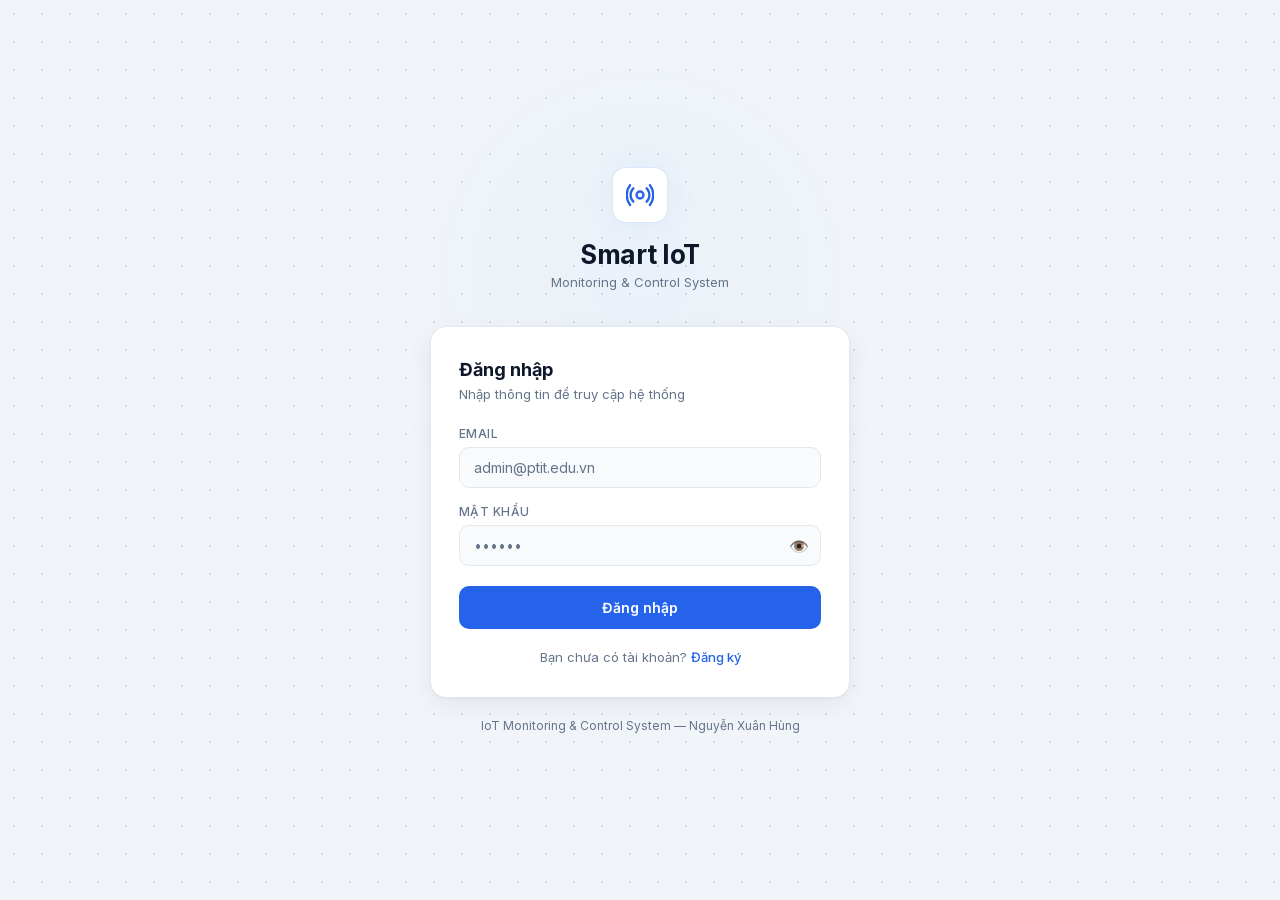
==== commit eab0acbd: "update" ====
--- a/frontend/index.html
+++ b/frontend/index.html
@@ -13,6 +13,15 @@
   <script src="assets/vendor/chart.umd.js"></script>
 </head>
 <body>
+  <!-- Add one option here to display another device on all three pages. -->
+  <template id="deviceOptionsTemplate">
+    <select>
+      <option value="">Tất cả thiết bị</option>
+      <option value="red">Đèn đỏ</option>
+      <option value="green">Đèn xanh</option>
+      <option value="yellow">Đèn vàng</option>
+    </select>
+  </template>
   <script type="module">
 // dashboard.js — S3 Tổng quan (SRS Hình 3.3)
 
@@ -22,7 +31,7 @@
 import { statusDot, badge, switchControl, toast } from './assets/js/ui.js';
 import { getState, subscribe, refreshStatus, canControl } from './assets/js/store.js';
 import { formatTemp, formatHumidity, formatLight, formatTime, formatHourMinute, escapeHtml } from './assets/js/format.js';
-import { getLatestSensor, getSensorSeries, getDeviceActions, sendDeviceAction, waitForAction } from './assets/js/api.js';
+import { getLatestSensor, getSensorSeries, sendDeviceAction, waitForAction } from './assets/js/api.js';
 import { onConnectionState, onMessage } from './assets/js/ws.js';
 
 if (requireAuth()) {
@@ -31,13 +40,11 @@
   /* ─── Trạng thái cục bộ của trang ──────────────────────── */
   let reading = { temp: null, humidity: null, light: null, updatedAt: null };
   let series = [];
-  let activity = [];
   let sensorError = null;
   let selectedSensor = 'temp';
   let chart = null;
   const pendingToggles = new Set();
 
-  const RESULT_BADGE = { Success: 'success', Failed: 'error', Timeout: 'warning', Pending: 'muted' };
 
   const SENSOR_CARDS = [
     { key: 'temp',     label: 'Nhiệt độ', icon: '🌡️', color: 'var(--color-temp)',     bg: 'var(--alpha-temp-bg)',     format: formatTemp },
@@ -59,16 +66,6 @@
             <div class="banner__text">Không thể gửi lệnh điều khiển cho đến khi thiết bị kết nối lại.</div>
           </div>
           <button type="button" class="btn btn--outline-danger" data-action="reconnect">Thử kết nối lại</button>
-        </div>`;
-    }
-    if (reading.temp !== null && reading.temp > 30) {
-      html += `
-        <div class="banner banner--warning">
-          <div>
-            <div class="banner__title">⚠ Cảnh báo nhiệt độ cao</div>
-            <div class="banner__text">Nhiệt độ đã vượt ngưỡng 30°C.</div>
-          </div>
-
         </div>`;
     }
     return html;
@@ -99,8 +96,9 @@
   }
 
   function deviceListHtml() {
-    const { devices, loaded } = getState();
+    const { devices, loaded, deviceError } = getState();
     if (!loaded) return '<div class="empty-state"><span class="spinner"></span></div>';
+    if (deviceError) return `<div class="empty-state__hint">${escapeHtml(deviceError)}</div>`;
     if (devices.length === 0) {
       return '<div class="empty-state__hint">Chưa nhận được thiết bị nào.</div>';
     }
@@ -128,19 +126,6 @@
     }).join('');
   }
 
-  function activityRowsHtml() {
-    if (activity.length === 0) {
-      return '<tr><td colspan="4" class="text-muted">Chưa có thao tác nào.</td></tr>';
-    }
-    return activity.map((record) => `
-      <tr>
-        <td>${escapeHtml(record.target_label)}</td>
-        <td>${record.action === 'ON' ? 'Bật' : 'Tắt'}</td>
-        <td>${badge(RESULT_BADGE[record.result] ?? 'muted', record.result)}</td>
-        <td><span class="mono" style="font-size:var(--text-sm)">${formatTime(record.timestamp)}</span></td>
-      </tr>`).join('');
-  }
-
   /* ─── Vẽ toàn trang ────────────────────────────────────── */
   function render() {
     content.innerHTML = `
@@ -172,17 +157,6 @@
             <div class="device-mini-list" id="deviceList">${deviceListHtml()}</div>
           </section>
         </div>
-
-        <section class="card" id="activitySection">
-          <div class="card__header">
-            <div class="card__title">Hoạt động gần đây</div>
-            <a class="btn btn--ghost" href="history.html">Xem tất cả →</a>
-          </div>
-          <table class="table table--compact">
-            <thead><tr><th>Thiết bị</th><th>Thao tác</th><th>Kết quả</th><th>Thời gian</th></tr></thead>
-            <tbody id="activityBody">${activityRowsHtml()}</tbody>
-          </table>
-        </section>
       </div>`;
 
     bindEvents();
@@ -295,7 +269,7 @@
     });
 
     content.querySelectorAll('[data-switch]').forEach((btn) => {
-      btn.onclick = () => handleToggle(Number(btn.dataset.switch));
+      btn.onclick = () => handleToggle(Number(btn.dataset.switch), btn.dataset.deviceAction);
     });
   }
 
@@ -306,11 +280,11 @@
    * Khác với trang Điều khiển thiết bị, ở đây không hiện hộp thoại xác nhận —
    * đúng như prototype Figma (Hình 3.3 chỉ có công tắc).
    */
-  async function handleToggle(index) {
+  async function handleToggle(index, nextAction) {
     const device = getState().devices[index];
-    if (!device || !canControl() || pendingToggles.has(index)) return;
-
-    const nextAction = device.state === 'ON' ? 'OFF' : 'ON';
+    if (!device || device.previewOnly || !canControl() || pendingToggles.has(index)) return;
+
+    if (!['ON', 'OFF'].includes(nextAction) || device.state === nextAction) return;
     pendingToggles.add(index);
     refreshDeviceList();
 
@@ -329,19 +303,8 @@
       toast(error.message, 'error');
     } finally {
       pendingToggles.delete(index);
-      await Promise.all([refreshStatus(), refreshActivity()]);
+      await refreshStatus();
       refreshDeviceList();
-    }
-  }
-
-  async function refreshActivity() {
-    try {
-      activity = (await getDeviceActions({ size: 5 })).items;
-      const body = document.getElementById('activityBody');
-      if (body) body.innerHTML = activityRowsHtml();
-
-    } catch {
-      // Giữ nguyên danh sách cũ nếu tải lỗi.
     }
   }
 
@@ -350,7 +313,7 @@
     if (!list) return;
     list.innerHTML = deviceListHtml();
     list.querySelectorAll('[data-switch]').forEach((btn) => {
-      btn.onclick = () => handleToggle(Number(btn.dataset.switch));
+      btn.onclick = () => handleToggle(Number(btn.dataset.switch), btn.dataset.deviceAction);
     });
   }
 
@@ -425,7 +388,7 @@
   });
 
   render();
-  await Promise.all([poll(), refreshActivity()]);
+  await poll();
 }
   </script>
 </body>
--- a/frontend/assets/css/components.css
+++ b/frontend/assets/css/components.css
@@ -105,6 +105,23 @@
 .status-dot--pulse { animation: pulse 2s infinite; box-shadow: none; }
 
 /* ─── Công tắc ON/OFF ─────────────────────────────────────── */
+.device-actions { display: flex; gap: var(--space-2); flex-shrink: 0; }
+.device-action {
+  padding: var(--space-3) var(--space-4);
+  border: 1px solid var(--color-border);
+  border-radius: var(--radius-md);
+  background-color: var(--color-card);
+  color: var(--color-text-muted);
+  font-size: var(--text-sm);
+  font-weight: var(--weight-semibold);
+}
+.device-action.is-active {
+  background-color: var(--color-primary);
+  border-color: var(--color-primary);
+  color: var(--color-on-primary);
+}
+.device-action:disabled { opacity: 0.5; }
+
 .switch {
   width: 48px; height: 26px;
   border-radius: 13px;
@@ -221,6 +238,8 @@
   padding: var(--space-6) var(--space-7);
   display: flex; gap: var(--space-5); flex-wrap: wrap; align-items: center;
 }
+.filter-bar__search { flex: 1; min-width: 220px; }
+.filter-bar__hint { flex-basis: 100%; font-size: var(--text-sm); color: var(--color-text-muted); }
 
 /* ─── Banner cảnh báo ────────────────────────────────────── */
 .banner {
--- a/frontend/assets/css/pages.css
+++ b/frontend/assets/css/pages.css
@@ -1,4 +1,20 @@
 /* pages.css — style riêng của từng màn hình */
+
+/* Keep history filters and pagination visible without vertical scrolling. */
+body.history-screen { height: 100dvh; overflow: hidden; }
+.history-screen .app { height: 100dvh; min-height: 0; }
+.history-screen .main,
+.history-screen .content { min-height: 0; }
+.history-screen .header { flex-shrink: 0; }
+.history-screen .page { height: 100%; min-height: 0; }
+.history-screen .filter-bar { flex-shrink: 0; }
+.history-screen #tableWrap { flex: 1; min-height: 0; }
+.history-screen .card--table {
+  height: 100%; min-height: 0; display: flex; flex-direction: column;
+}
+.history-table-scroll { flex: 1; min-height: 0; overflow-x: auto; overflow-y: hidden; }
+.history-table-scroll thead { position: sticky; top: 0; z-index: 1; background-color: var(--color-surface); }
+.history-screen .pagination { flex-shrink: 0; }
 
 /* ═══ Đăng nhập / Đăng ký ═══════════════════════════════════ */
 .auth {
@@ -316,3 +332,12 @@
 .resource-card > svg { color: var(--color-text-muted); flex-shrink: 0; }
 @media (max-width: 1200px) { .project-resources__grid { grid-template-columns: repeat(2, minmax(0, 1fr)); } }
 @media (max-width: 600px) { .project-resources__grid { grid-template-columns: 1fr; } }
+
+/* Personal information and project resources share the desktop row. */
+.profile-page { display: grid; grid-template-columns: minmax(0, 3fr) minmax(0, 2fr); align-items: start; }
+.profile-page .profile { max-width: none; min-width: 0; }
+.profile-page .project-resources { min-width: 0; }
+.profile-page .project-resources__grid { grid-template-columns: 1fr; }
+@media (max-width: 900px) {
+  .profile-page { grid-template-columns: 1fr; }
+}
